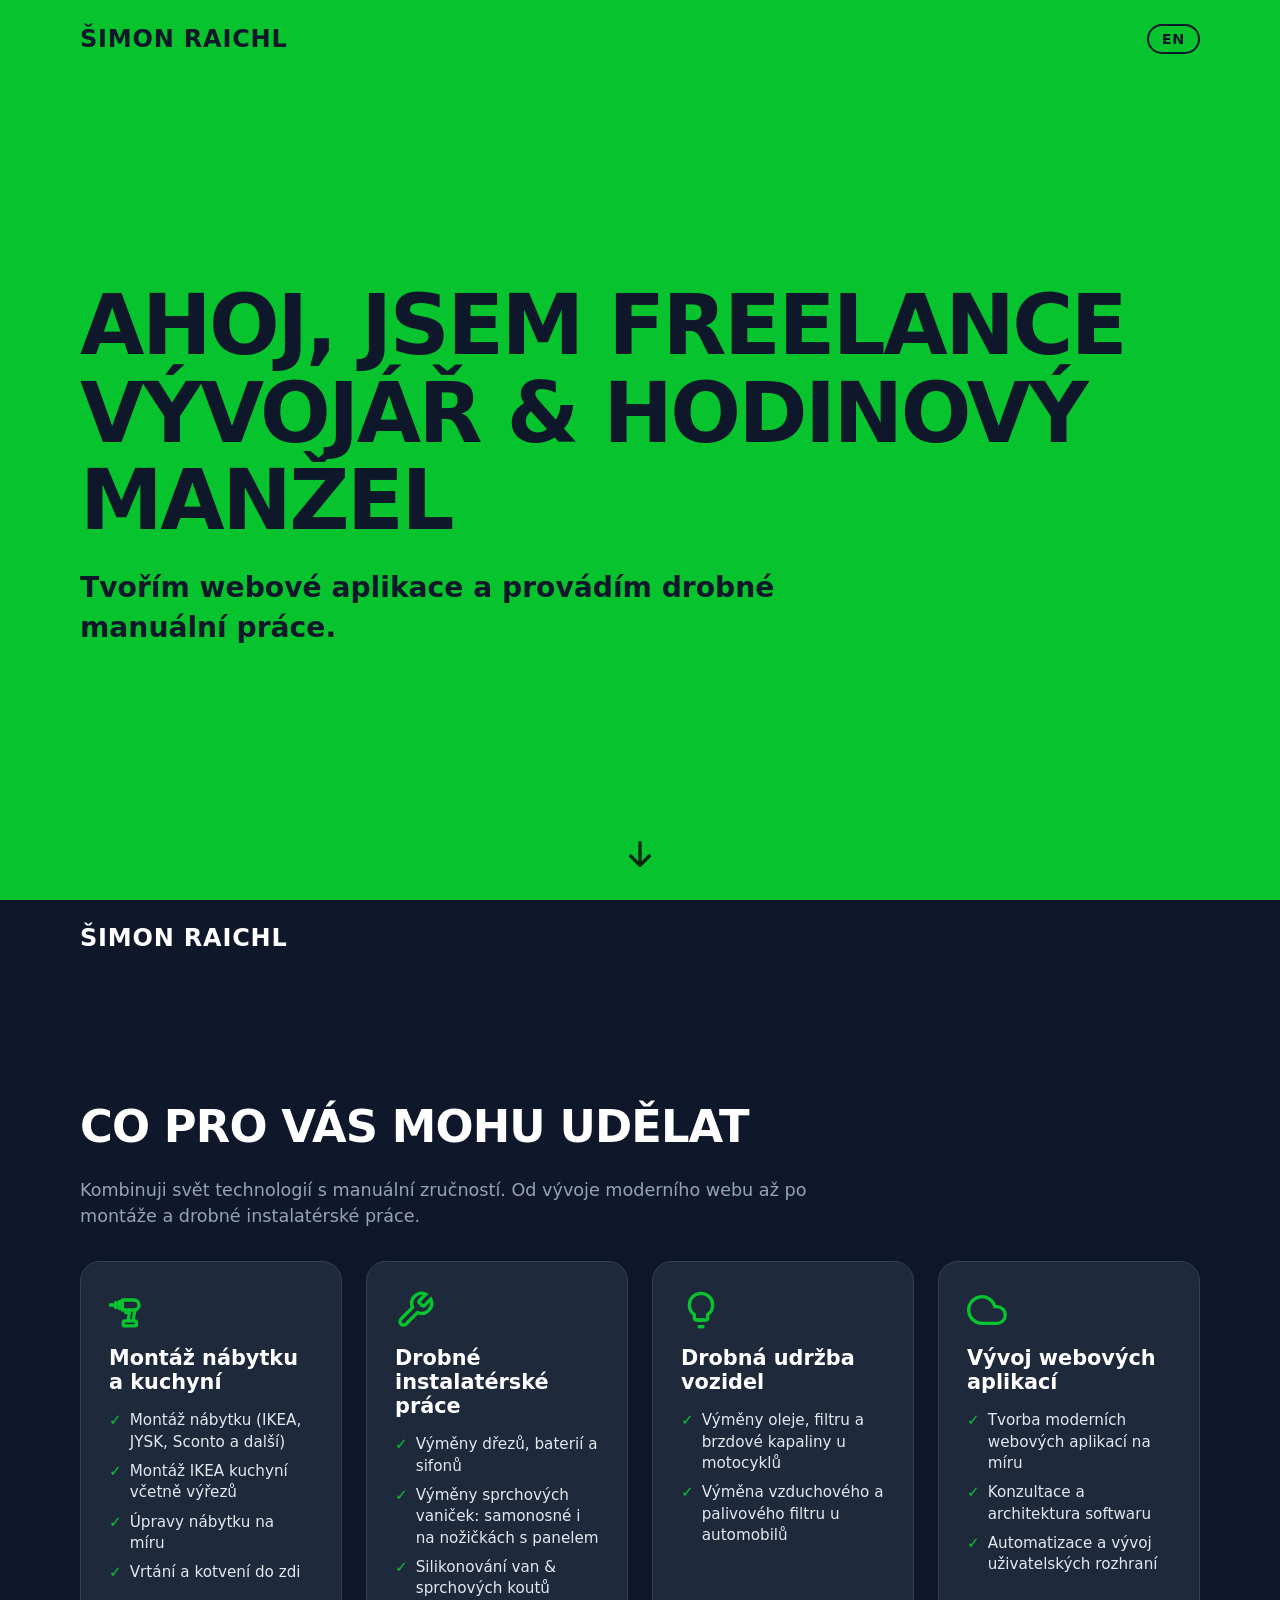
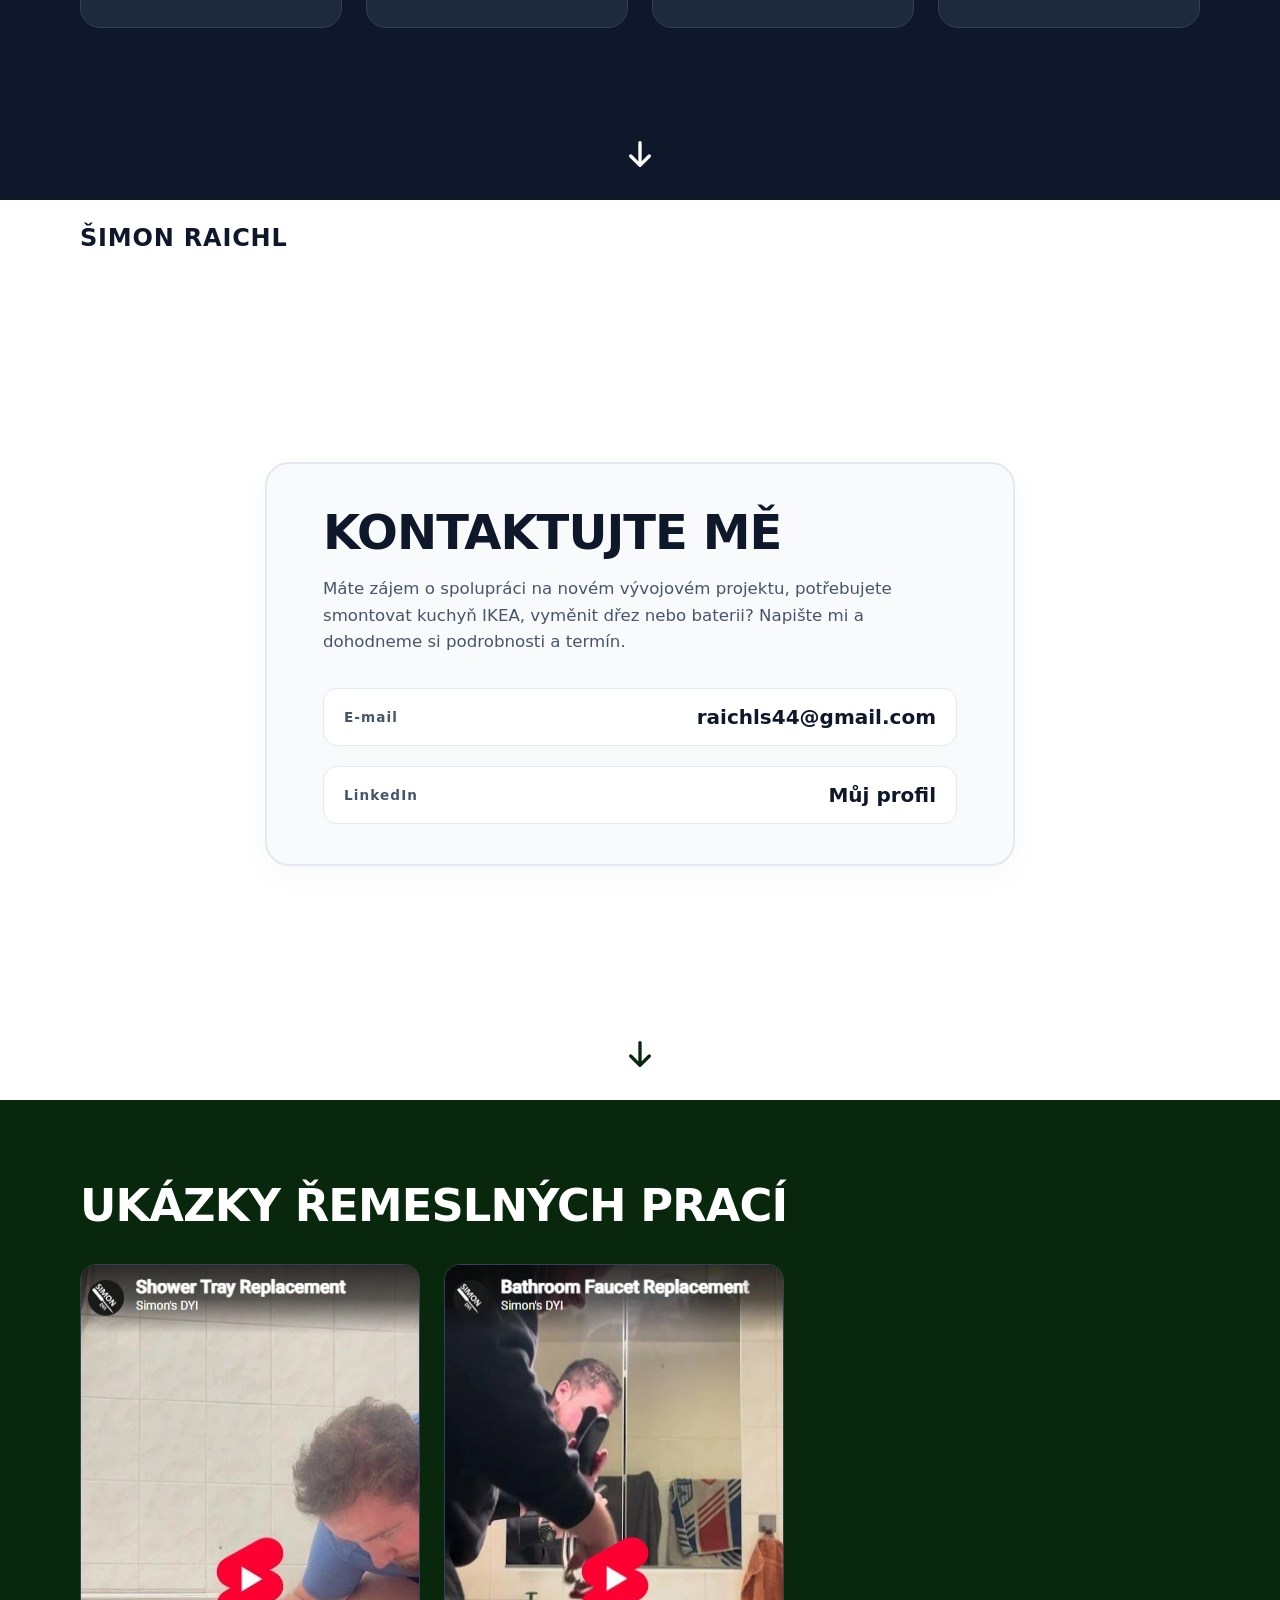
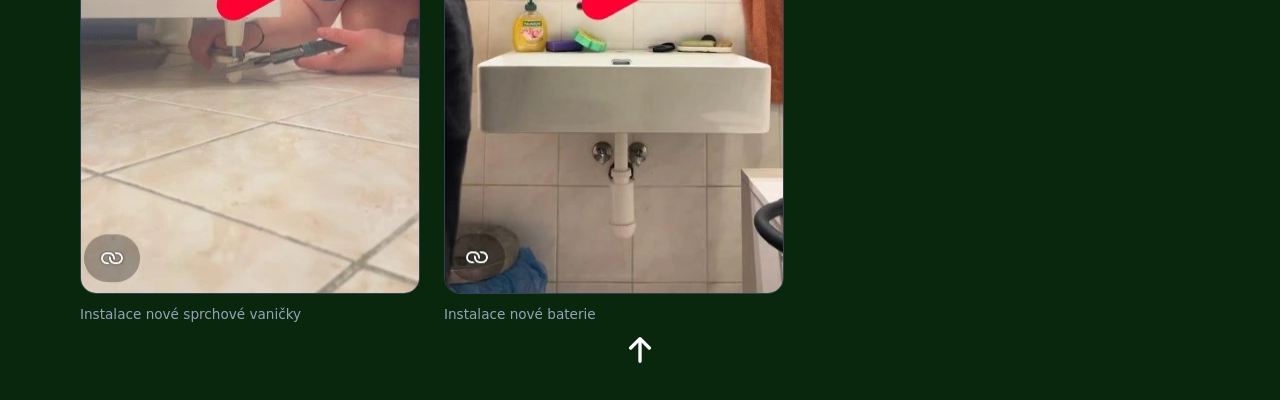
==== index.html @ a8fcc130 "vehicle maintanance section added" ====
<!DOCTYPE html>
<html lang="cs">
<head>
    <meta charset="UTF-8">
    <meta name="viewport" content="width=device-width, initial-scale=1.0">
    <meta name="description" content="Provádím vývoj webových aplikací a drobné řemeslné práce, montáže nábytku IKEA, různé instalatérské úkony. Rychle, čistě a spolehlivě v Praze a Středočeském kraji.">
    <meta property="og:title" content="Šimon Raichl – Vývojář & Hodinový manžel">
    <meta name="robots" content="index, follow">
    <title>Šimon Raichl - Vývojář & Hodinový manžel</title>
    <link rel="icon" type="image/svg+xml" href="./favicon.svg">
    <link rel="stylesheet" href="./assets/styles.css">
</head>
<body>

<main class="page-slide page-slide--hero" id="hero">
    <div class="name-header">
        <span>ŠIMON RAICHL</span>
        <a href="en.html" class="lang-switch">EN</a>
    </div>

    <div class="hero-content">
        <h1 class="hero-content__title">
            Ahoj, jsem freelance<br>vývojář & hodinový manžel
        </h1>
        <p class="hero-content__subtitle">
            Tvořím webové aplikace a provádím drobné manuální práce.
        </p>
    </div>

    <a href="#services" class="arrow-scroll" aria-label="Posunout na služby">
        <svg class="arrow-scroll__icon" viewBox="0 0 24 24" fill="none" stroke="currentColor" stroke-width="2.5" stroke-linecap="round" stroke-linejoin="round">
            <path d="M12 5v14M19 15l-7 7-7-7" />
        </svg>
    </a>
</main>

<div class="page-slide page-slide--services" id="services">
    <div class="name-header name-header--light">
        <span>ŠIMON RAICHL</span>
    </div>

    <div class="services-content">
        <h2 class="section-title">Co pro vás mohu udělat</h2>
        <p class="section-subtitle">
            Kombinuji svět technologií s manuální zručností. Od vývoje moderního webu až po montáže a drobné instalatérské práce.
        </p>

        <div class="services-grid">
            <div class="service-card">
                <svg class="service-card__icon" viewBox="0 0 24 24" fill="none" stroke="currentColor" stroke-width="2" stroke-linecap="round" stroke-linejoin="round">
                    <path d="M0 9h4" />
                    <path d="M4 7.5v3" />
                    <path d="M6 7h2v4H6z" />
                    <path d="M8 6h7a3 3 0 0 1 3 3 3 3 0 0 1-3 3H8Z" />
                    <path d="M10 13.5h2" />
                    <path d="M12.5 12l-1 6.5" />
                    <path d="M15.5 12l-1 6.5" />
                    <rect x="8.5" y="18.5" width="8" height="3" rx="1" />
                </svg>
                <h3 class="service-card__title">Montáž nábytku a kuchyní</h3>
                <ul class="service-card__list">
                    <li class="service-card__item">Montáž nábytku (IKEA, JYSK, Sconto a další)</li>
                    <li class="service-card__item">Montáž IKEA kuchyní včetně výřezů</li>
                    <li class="service-card__item">Úpravy nábytku na míru</li>
                    <li class="service-card__item">Vrtání a kotvení do zdi</li>
                </ul>
            </div>

            <div class="service-card">
                <svg class="service-card__icon" viewBox="0 0 24 24" fill="none" stroke="currentColor" stroke-width="2">
                    <path d="M14.7 6.3a1 1 0 0 0 0 1.4l1.6 1.6a1 1 0 0 0 1.4 0l3.77-3.77a6 6 0 0 1-7.94 7.94l-6.91 6.91a2.12 2.12 0 0 1-3-3l6.91-6.91a6 6 0 0 1 7.94-7.94l-3.76 3.76z" />
                </svg>
                <h3 class="service-card__title">Drobné instalatérské práce</h3>
                <ul class="service-card__list">
                    <li class="service-card__item">Výměny dřezů, baterií a sifonů</li>
                    <li class="service-card__item">Výměny sprchových vaniček: samonosné i na nožičkách s panelem</li>
                    <li class="service-card__item">Silikonování van & sprchových koutů</li>
                </ul>
            </div>

            <div class="service-card">
                <svg class="service-card__icon" viewBox="0 0 24 24" fill="none" stroke="currentColor" stroke-width="2">
                    <path d="M9 18h6" />
                    <path d="M10 22h4" />
                    <path d="M12 2a7 7 0 0 0-7 7c0 2.38 1.19 4.47 3 5.74V17a1 1 0 0 0 1 1h6a1 1 0 0 0 1-1v-2.26c1.81-1.27 3-3.36 3-5.74a7 7 0 0 0-7-7z" />
                </svg>
                <h3 class="service-card__title">Drobná udržba vozidel</h3>
                <ul class="service-card__list">
                    <li class="service-card__item">Výměny oleje, filtru a brzdové kapaliny u motocyklů</li>
                    <li class="service-card__item">Výměna vzduchového a palivového filtru u automobilů</li>
                </ul>
            </div>

            <div class="service-card">
                <svg class="service-card__icon" viewBox="0 0 24 24" fill="none" stroke="currentColor" stroke-width="2">
                    <path d="M18 10h-1.26A8 8 0 1 0 9 20h9a5 5 0 0 0 0-10z"/>
                </svg>
                <h3 class="service-card__title">Vývoj webových aplikací</h3>
                <ul class="service-card__list">
                    <li class="service-card__item">Tvorba moderních webových aplikací na míru</li>
                    <li class="service-card__item">Konzultace a architektura softwaru</li>
                    <li class="service-card__item">Automatizace a vývoj uživatelských rozhraní</li>
                </ul>
            </div>
        </div>
    </div>

    <a href="#contact" class="arrow-scroll arrow-scroll--white" aria-label="Posunout na kontakt">
        <svg class="arrow-scroll__icon" viewBox="0 0 24 24" fill="none" stroke="currentColor" stroke-width="2.5" stroke-linecap="round" stroke-linejoin="round">
            <path d="M12 5v14M19 15l-7 7-7-7" />
        </svg>
    </a>
</div>

<div class="page-slide page-slide--contact" id="contact">
    <div class="name-header">
        <span>ŠIMON RAICHL</span>
    </div>

    <div class="contact-content">
        <div class="contact-card">
            <h2 class="contact-card__title">Kontaktujte mě</h2>
            <p class="contact-card__text">
                Máte zájem o spolupráci na novém vývojovém projektu, potřebujete smontovat kuchyň IKEA, vyměnit dřez nebo baterii?
                Napište mi a dohodneme si podrobnosti a termín.
            </p>
            <ul class="contact-list">
                <li class="contact-item">
                    <span class="contact-item__label">E-mail</span>
                    <a href="mailto:raichls44@gmail.com" class="contact-item__value">raichls44@gmail.com</a>
                </li>
                <li class="contact-item">
                    <span class="contact-item__label">LinkedIn</span>
                    <a href="https://www.linkedin.com/in/simonraichl/" target="_blank" rel="noopener" class="contact-item__value">Můj profil</a>
                </li>
            </ul>
        </div>
    </div>

    <a href="#dyi" class="arrow-scroll" aria-label="Posunout na ukázky prací">
        <svg class="arrow-scroll__icon" viewBox="0 0 24 24" fill="none" stroke="currentColor" stroke-width="2.5" stroke-linecap="round" stroke-linejoin="round">
            <path d="M12 5v14M19 15l-7 7-7-7" />
        </svg>
    </a>
</div>

<div class="page-slide page-slide--maker" id="dyi">
    <div class="maker-content">
        <div class="maker-content__header">
            <h2 class="section-title">Ukázky řemeslných prací</h2>
        </div>

        <div class="maker-content__grid">
            <div class="short-card">
                <a href="https://www.youtube.com/shorts/4m_3jDD0o68" target="_blank" class="short-card__wrapper">
                    <img src="./assets/thumbnails/shower_tray.webp"
                         alt="Instalace nové sprchové vaničky"
                         loading="lazy"
                    />
                </a>
                <span class="short-card__caption">Instalace nové sprchové vaničky</span>
            </div>

            <div class="short-card">
                <a href="https://www.youtube.com/shorts/yL_h9cunV5I" target="_blank" class="short-card__wrapper">
                    <img src="./assets/thumbnails/faucet.webp"
                         alt="Instalace nové baterie"
                         loading="lazy"
                    />
                </a>
                <span class="short-card__caption">Instalace nové baterie</span>
            </div>
        </div>
    </div>

    <a href="#hero" class="arrow-scroll arrow-scroll--white" aria-label="Zpět nahoru">
        <svg class="arrow-scroll__icon" viewBox="0 0 24 24" fill="none" stroke="currentColor" stroke-width="2.5" stroke-linecap="round" stroke-linejoin="round">
            <path d="M12 19V5M5 9l7-7 7 7" />
        </svg>
    </a>
</div>

</body>
</html>
---- assets/styles.css ----
:root {
    --color-green: #07c32e;
    --color-green-dark: #09270c;
    --color-dark: #0f172a;
    --color-white: #fff;
    --color-card-dark: #1e293b;
    --color-border-dark: #334155;
    --color-gray-50: #f8fafc;
    --color-gray-100: #f1f5f9;
    --color-gray-200: #e2e8f0;
    --color-gray-400: #94a3b8;
    --color-gray-600: #475569;
    --font-main: "Segoe UI", system-ui, -apple-system, sans-serif;
    --font-heading: system-ui, -apple-system, sans-serif;
}

* {
    box-sizing: border-box;
    margin: 0;
    padding: 0;
}

html, body {
    height: 100%;
    font-family: var(--font-main), serif;
    color: var(--color-dark);
    background-color: var(--color-dark);
    scroll-snap-type: y mandatory;
    scroll-behavior: smooth;
}

.page-slide {
    min-height: 100vh;
    width: 100%;
    scroll-snap-align: start;
    scroll-snap-stop: always;
    display: flex;
    flex-direction: column;
    justify-content: space-between;
    padding: 5%;
    position: relative;
    overflow-x: hidden;
    overflow-y: auto;
}

.page-slide--hero {
    background-color: var(--color-green);
    color: var(--color-dark);
}

.page-slide--services {
    background-color: var(--color-dark);
    color: var(--color-white);
}

.page-slide--contact {
    background-color: var(--color-white);
    color: var(--color-dark);
}

.page-slide--maker {
    background-color: var(--color-green-dark);
    color: var(--color-white);
}

.name-header {
    display: flex;
    align-items: center;
    gap: 8px;
    font-family: var(--font-heading), serif;
    font-weight: 900;
    font-size: 1.5rem;
    letter-spacing: 0.05rem;
    text-transform: uppercase;
    color: var(--color-dark);
}

.name-header--light {
    color: var(--color-white);
}

.lang-switch {
    font-size: 0.9rem;
    font-family: var(--font-main), serif;
    font-weight: 600;
    text-decoration: none;
    padding: 0.3rem 0.8rem;
    border-radius: 20px;
    border: 2px solid currentColor;
    color: inherit;
    transition: all 0.2s ease;
    margin-left: auto;
}

.lang-switch:hover {
    opacity: 0.8;
}

.hero-content {
    margin: auto 0;
    max-width: 1100px;
}

.hero-content__title {
    font-family: var(--font-heading), serif;
    font-weight: 900;
    font-size: clamp(2.3rem, 6.5vw, 5.8rem);
    line-height: 1.05;
    text-transform: uppercase;
    letter-spacing: -0.03em;
    color: var(--color-dark);
    margin-bottom: 1.5rem;
}

.hero-content__subtitle {
    font-size: clamp(1.1rem, 2.2vw, 1.8rem);
    font-weight: 600;
    color: var(--color-dark);
    max-width: 850px;
    line-height: 1.4;
}

.services-content {
    margin: auto 0;
    width: 100%;
    max-width: 1600px;
    padding: 2rem 0;
}

.section-title {
    font-family: var(--font-heading), serif;
    font-weight: 800;
    font-size: clamp(1.8rem, 3.5vw, 3rem);
    text-transform: uppercase;
    letter-spacing: -0.02em;
    margin-bottom: 1.5rem;
}

.section-subtitle {
    font-size: 1.1rem;
    color: var(--color-gray-400);
    margin-bottom: 2rem;
    max-width: 800px;
    line-height: 1.5;
}

.services-grid {
    display: grid;
    grid-template-columns: 1fr;
    gap: 1.5rem;
}

.service-card {
    background-color: var(--color-card-dark);
    border: 1px solid var(--color-border-dark);
    border-radius: 20px;
    padding: 1.75rem;
    display: flex;
    flex-direction: column;
    gap: 1rem;
    transition: transform 0.2s ease, border-color 0.2s ease;
}

.service-card:hover {
    border-color: var(--color-green);
    transform: translateY(-2px);
}

.service-card__icon {
    width: 40px;
    height: 40px;
    color: var(--color-green);
}

.service-card__title {
    font-family: var(--font-heading), serif;
    font-size: 1.3rem;
    font-weight: 700;
    color: var(--color-white);
}

.service-card__list {
    list-style: none;
    display: flex;
    flex-direction: column;
    gap: 0.5rem;
}

.service-card__item {
    font-size: 0.95rem;
    color: var(--color-gray-200);
    display: flex;
    align-items: flex-start;
    gap: 0.5rem;
    line-height: 1.4;
}

.service-card__item::before {
    content: "✓";
    color: var(--color-green);
    font-weight: bold;
}

.contact-content {
    margin: auto 0;
    width: 100%;
    display: flex;
    justify-content: center;
}

.contact-card {
    background-color: var(--color-gray-50);
    border: 2px solid var(--color-gray-200);
    border-radius: 24px;
    padding: 8%;
    width: 100%;
    max-width: 750px;
    box-shadow: 0 10px 30px rgba(0, 0, 0, 0.03);
}

.contact-card__title {
    font-family: var(--font-heading), serif;
    font-weight: 800;
    font-size: clamp(2rem, 4vw, 3rem);
    text-transform: uppercase;
    margin-bottom: 1rem;
    letter-spacing: -0.02em;
    color: var(--color-dark);
}

.contact-card__text {
    font-size: clamp(1rem, 1.3vw, 1.15rem);
    line-height: 1.6;
    color: var(--color-gray-600);
    margin-bottom: 2rem;
}

.contact-list {
    list-style: none;
    display: flex;
    flex-direction: column;
    gap: 1.25rem;
}

.contact-item {
    display: flex;
    flex-direction: column;
    gap: 0.4rem;
    padding: 1rem 1.25rem;
    background-color: var(--color-white);
    border: 1px solid var(--color-gray-200);
    border-radius: 14px;
}

.contact-item__label {
    font-size: 0.85rem;
    font-weight: 700;
    letter-spacing: 0.08em;
    color: var(--color-gray-600);
}

.contact-item__value {
    font-size: clamp(1.05rem, 1.8vw, 1.25rem);
    font-weight: 600;
    color: var(--color-dark);
    text-decoration: none;
    transition: color 0.2s ease;
}

.contact-item__value:hover {
    color: var(--color-green);
}

.maker-content {
    margin: auto 0;
    width: 100%;
    max-width: 1200px;
    padding-bottom: 4rem;
}

.maker-content__header {
    max-width: 800px;
    margin-bottom: 2rem;
}

.maker-content__grid {
    display: flex;
    flex-wrap: wrap;
    justify-content: center;
    gap: 1.5rem;
}

.short-card {
    display: flex;
    width: 100%;
    max-width: 340px;
    flex-direction: column;
    gap: 0.75rem;
}

.short-card__wrapper {
    position: relative;
    max-height: 70vh;
    display: flex;
    justify-content: center;
    background-color: var(--color-card-dark);
    border: 1px solid var(--color-border-dark);
    border-radius: 16px;
    overflow: hidden;
    transition: border-color 0.3s ease;
}

.short-card__wrapper:hover {
    border-color: var(--color-green);
}

.short-card__caption {
    font-size: 0.85rem;
    color: var(--color-gray-400);
    font-weight: 500;
    white-space: nowrap;
    overflow: hidden;
    text-overflow: ellipsis;
}

.arrow-scroll {
    position: absolute;
    bottom: 2rem;
    left: 50%;
    transform: translateX(-50%);
    color: var(--color-green-dark);
    display: inline-flex;
    align-items: center;
    justify-content: center;
    text-decoration: none;
    animation: hero-bounce 2s infinite;
}

.arrow-scroll--white {
    color: var(--color-white);
}

.arrow-scroll__icon {
    width: 32px;
    height: 32px;
}

@media (min-width: 768px) {
    .maker-content__grid {
        justify-content: start;
    }

    .page-slide {
        padding: 1.5rem 5rem;
    }

    .services-grid {
        grid-template-columns: repeat(2, 1fr);
    }

    .contact-card {
        padding: 2.5rem 3.5rem;
    }

    .contact-item {
        flex-direction: row;
        justify-content: space-between;
        align-items: center;
    }

    .maker-content {
        padding-bottom: 0;
    }
}

@media (min-width: 1024px) {
    .services-grid {
        grid-template-columns: repeat(4, 1fr);
    }
}

@keyframes hero-bounce {
    0%, 20%, 50%, 80%, 100% {
        transform: translate(-50%, 0);
    }
    40% {
        transform: translate(-50%, -16px);
    }
    60% {
        transform: translate(-50%, -8px);
    }
}
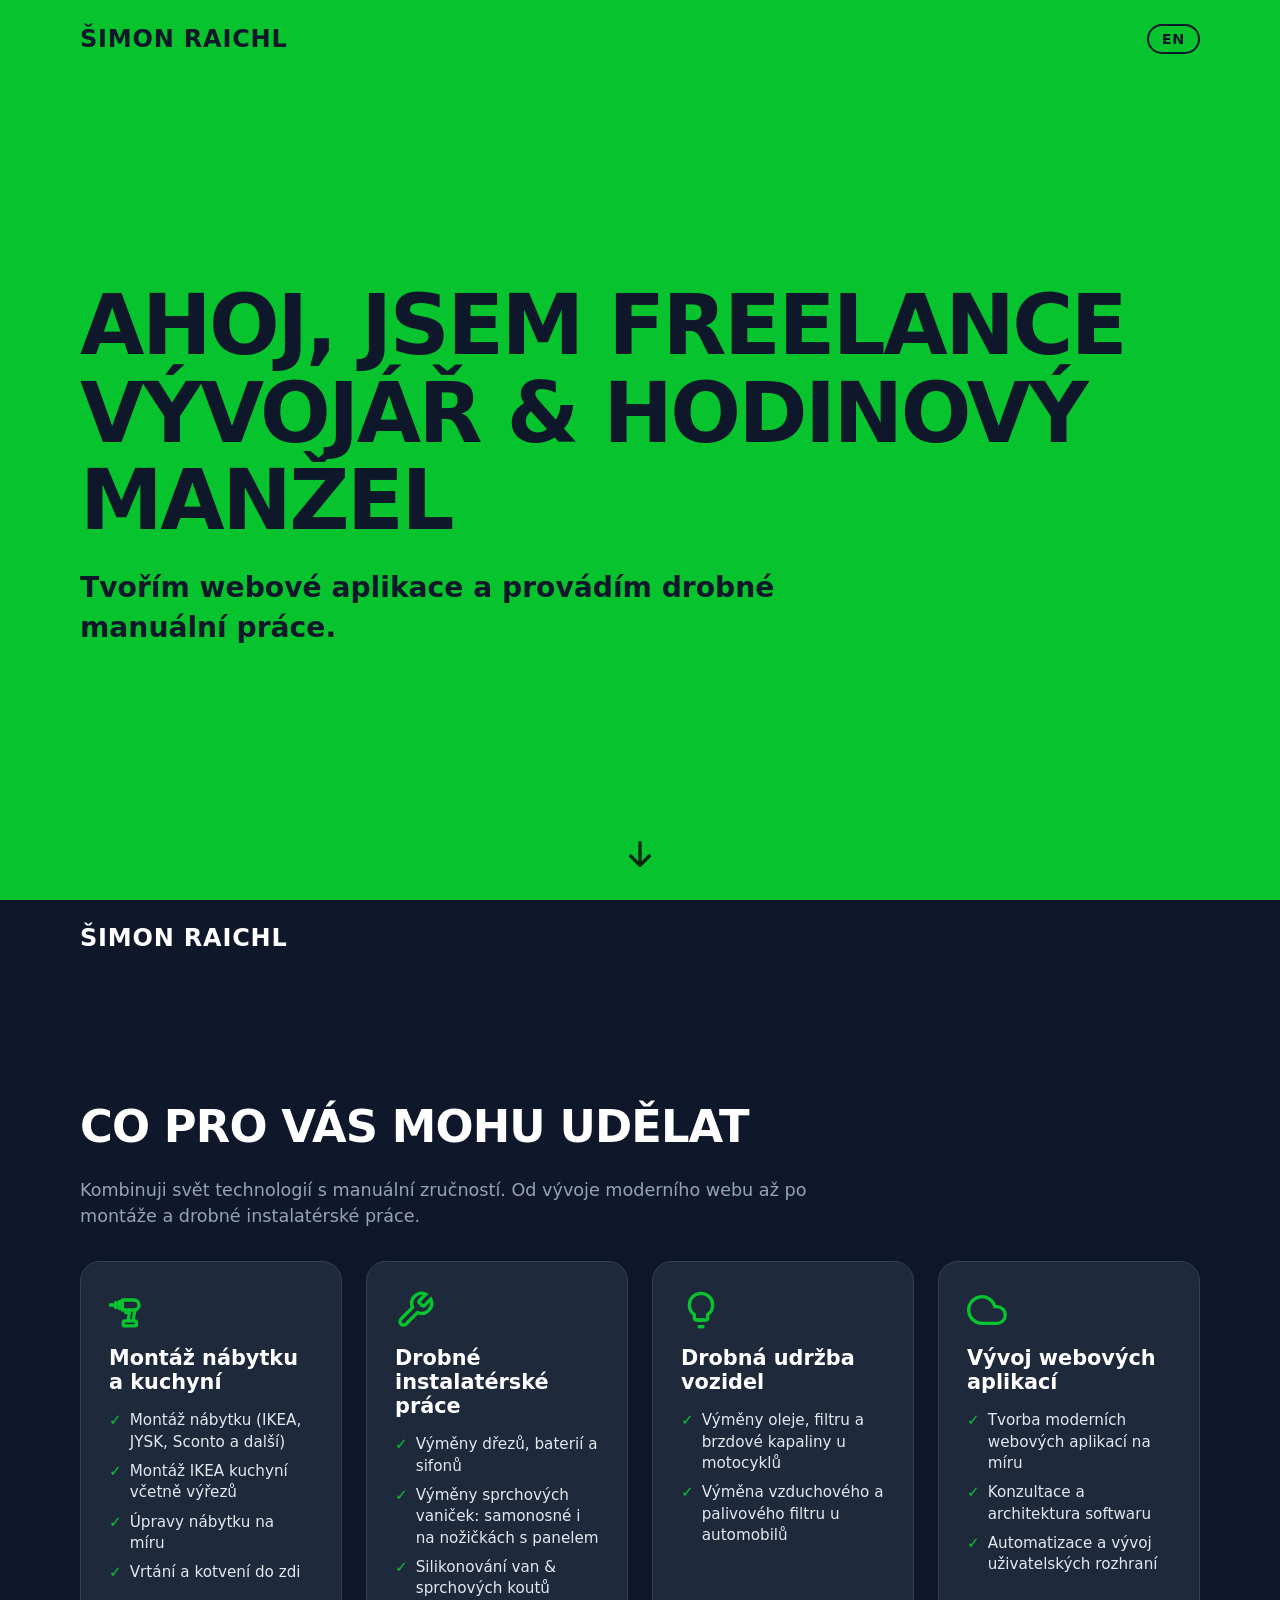
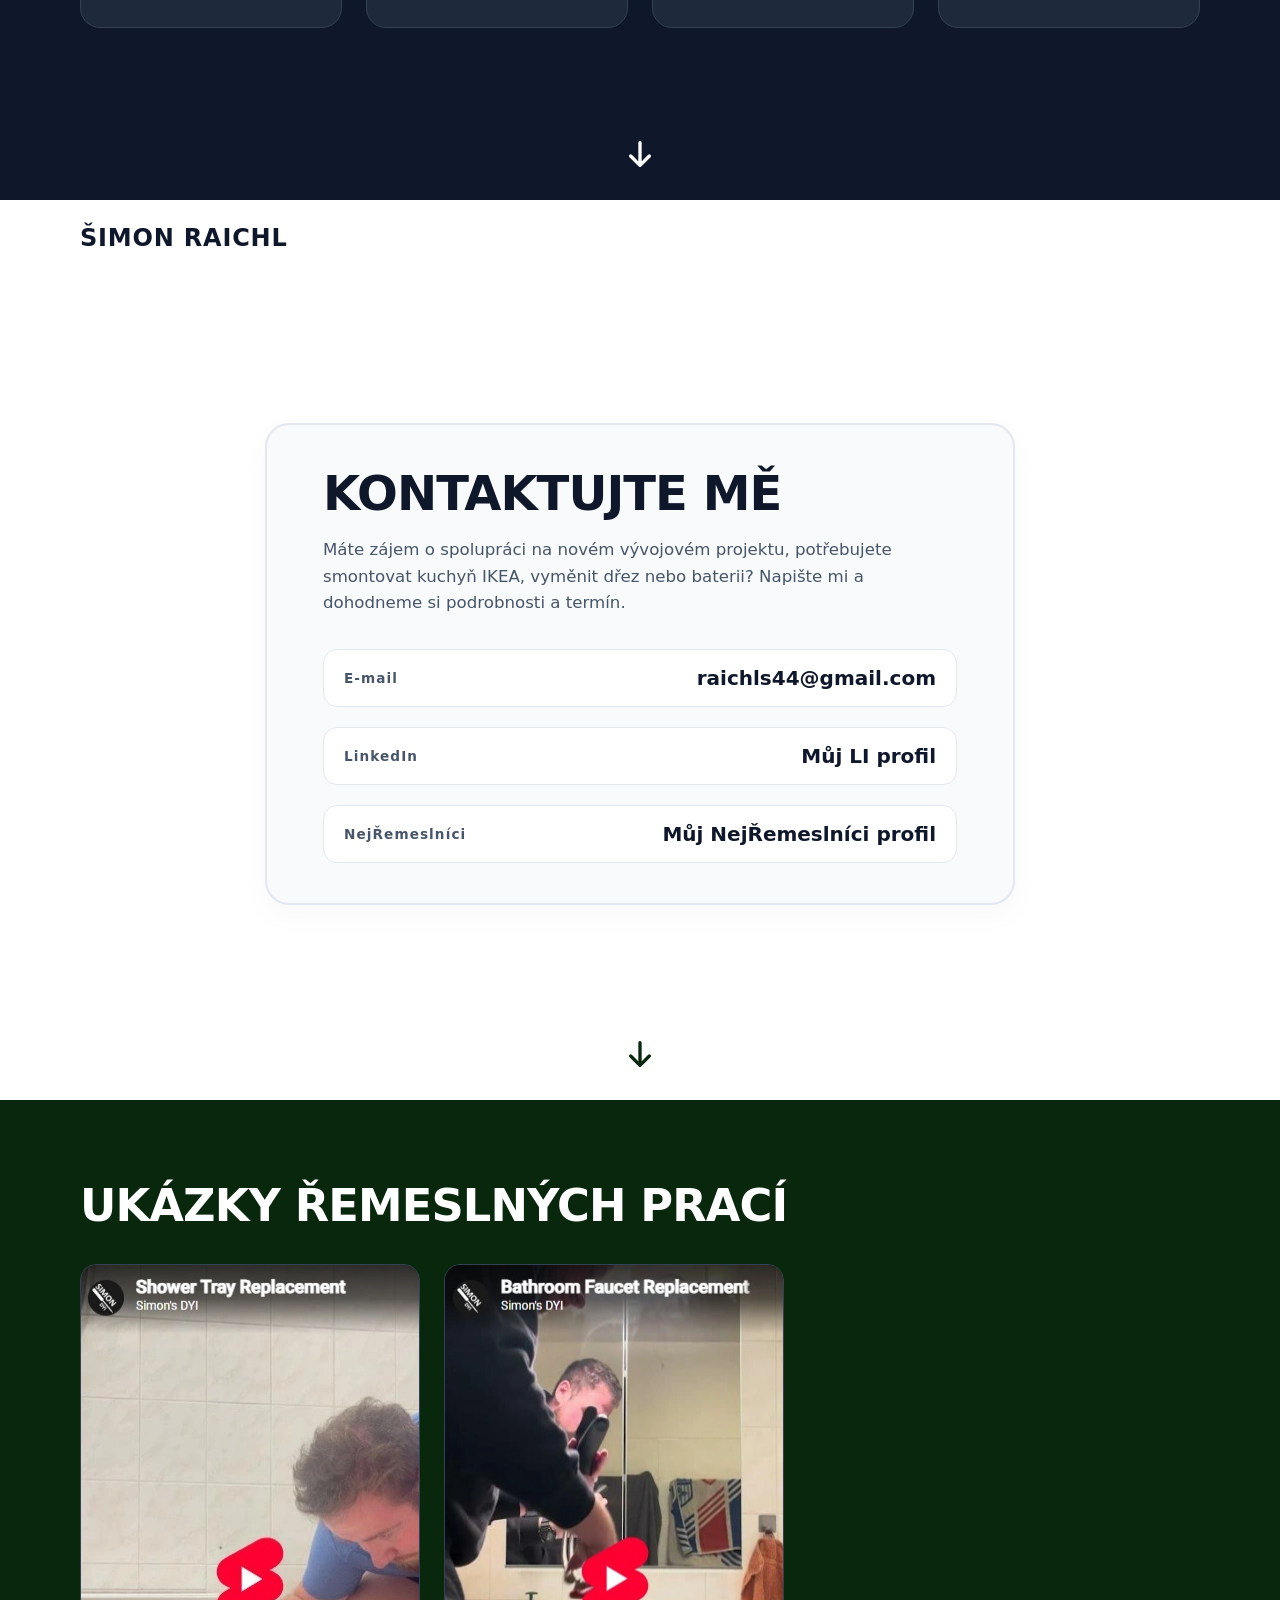
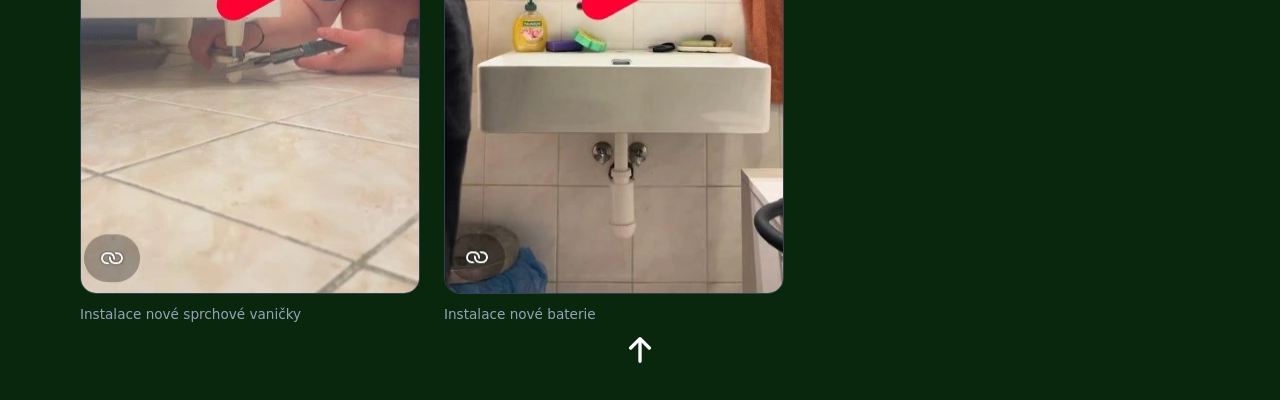
==== commit 1e3721d6: "nejremeslnici profile added" ====
--- a/index.html
+++ b/index.html
@@ -131,7 +131,11 @@
                 </li>
                 <li class="contact-item">
                     <span class="contact-item__label">LinkedIn</span>
-                    <a href="https://www.linkedin.com/in/simonraichl/" target="_blank" rel="noopener" class="contact-item__value">Můj profil</a>
+                    <a href="https://www.linkedin.com/in/simonraichl/" target="_blank" rel="noopener" class="contact-item__value">Můj LI profil</a>
+                </li>
+                <li class="contact-item">
+                    <span class="contact-item__label">NejŘemeslníci</span>
+                    <a href="https://www.nejremeslnici.cz/profil/529040-simon-raichl" target="_blank" rel="noopener" class="contact-item__value">Můj NejŘemeslníci profil</a>
                 </li>
             </ul>
         </div>
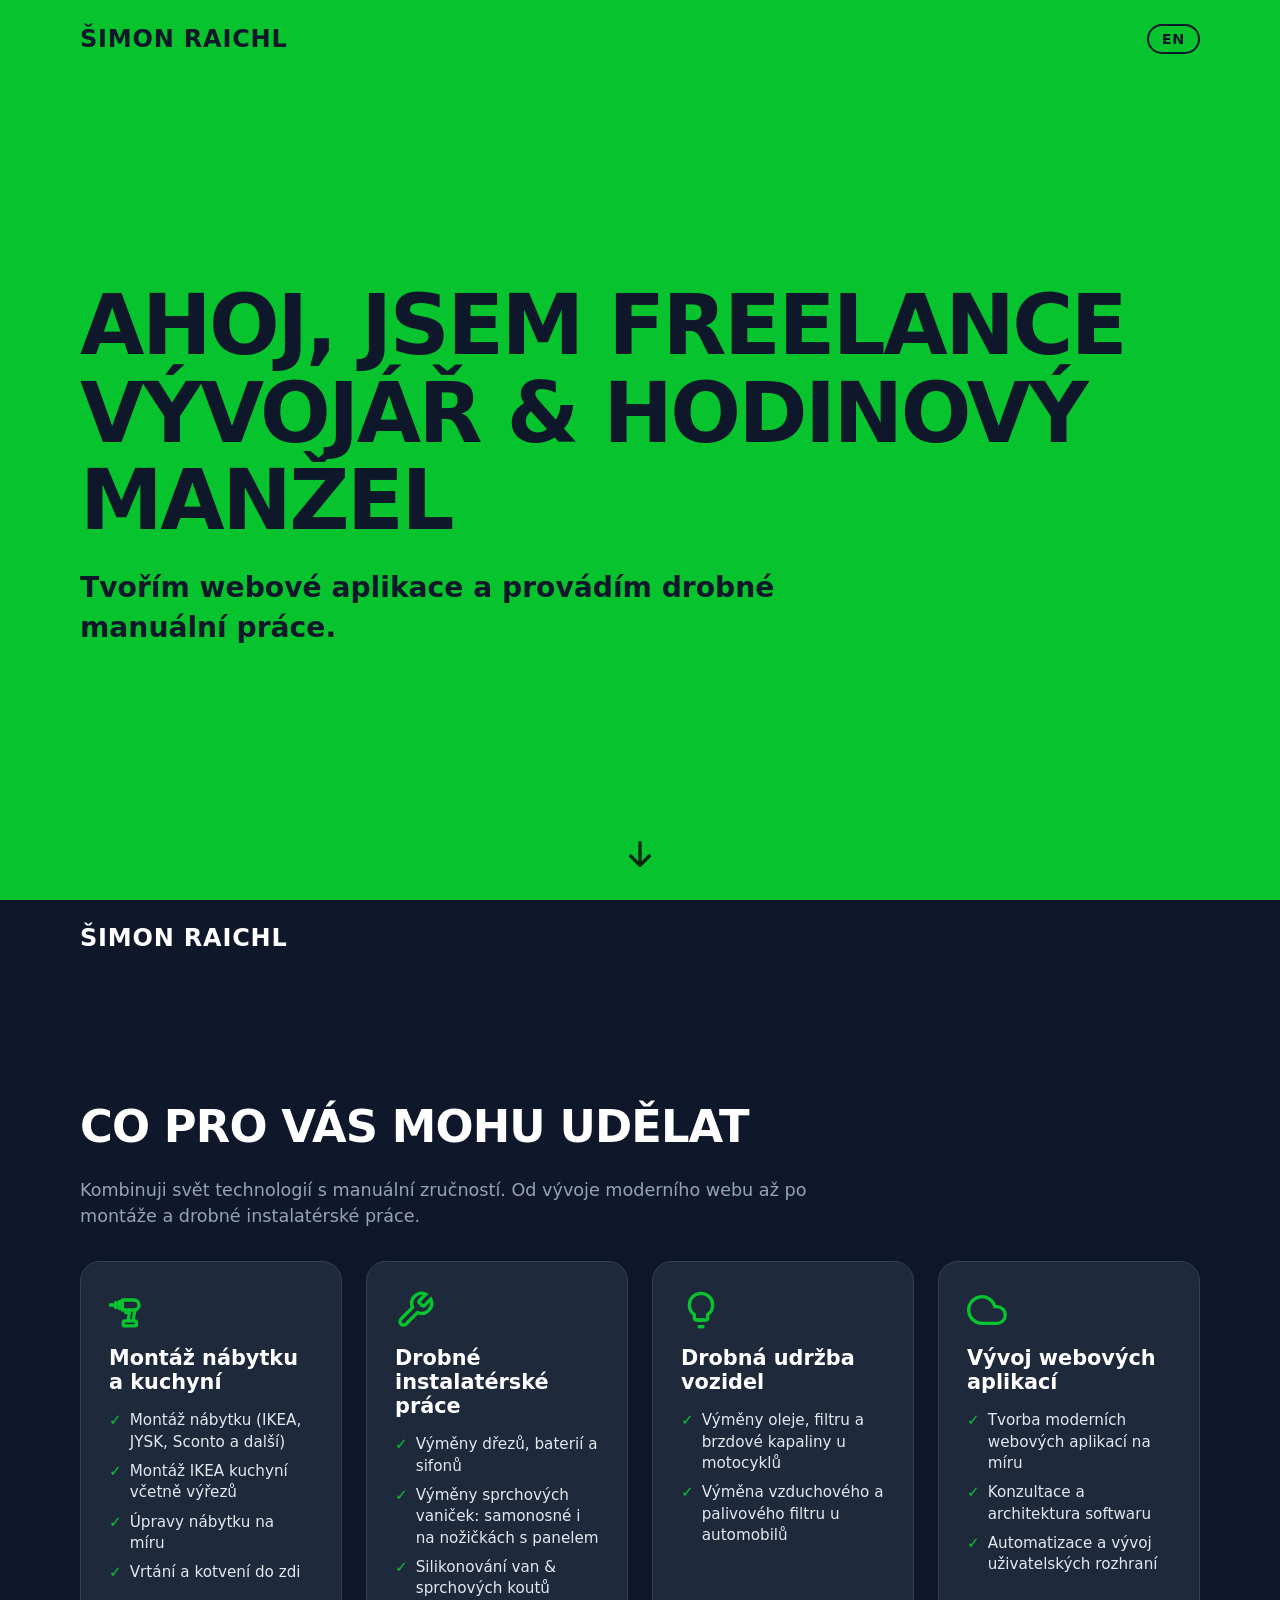
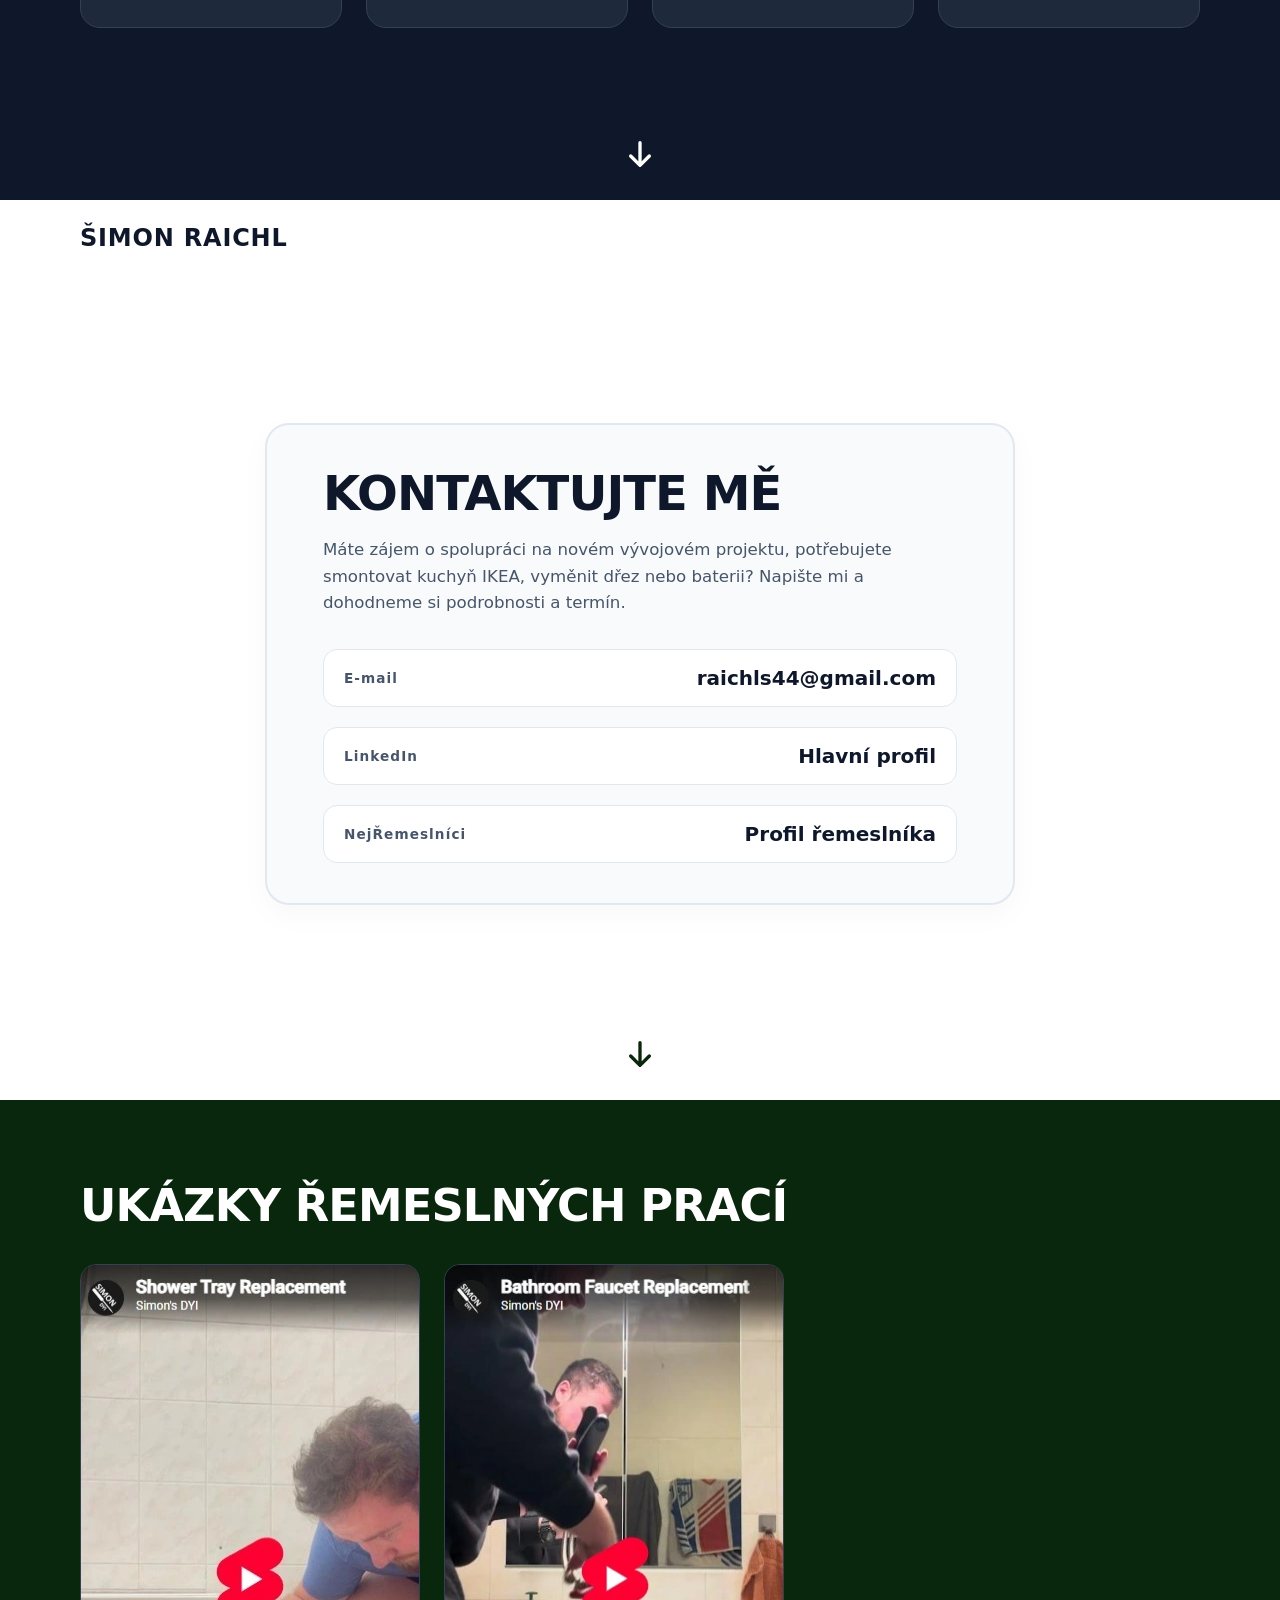
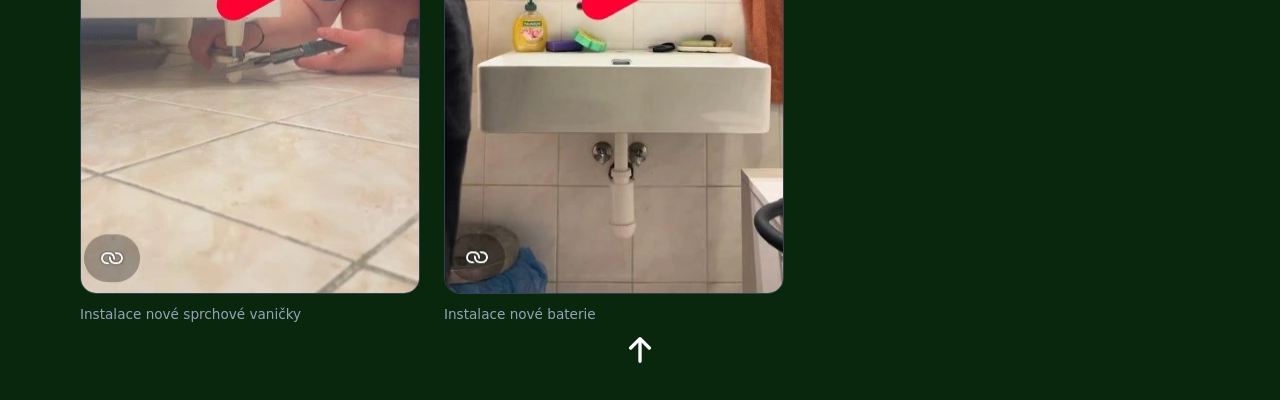
==== commit 0a289999: "new copy for links" ====
--- a/index.html
+++ b/index.html
@@ -131,11 +131,11 @@
                 </li>
                 <li class="contact-item">
                     <span class="contact-item__label">LinkedIn</span>
-                    <a href="https://www.linkedin.com/in/simonraichl/" target="_blank" rel="noopener" class="contact-item__value">Můj LI profil</a>
+                    <a href="https://www.linkedin.com/in/simonraichl/" target="_blank" rel="noopener" class="contact-item__value">Hlavní profil</a>
                 </li>
                 <li class="contact-item">
                     <span class="contact-item__label">NejŘemeslníci</span>
-                    <a href="https://www.nejremeslnici.cz/profil/529040-simon-raichl" target="_blank" rel="noopener" class="contact-item__value">Můj NejŘemeslníci profil</a>
+                    <a href="https://www.nejremeslnici.cz/profil/529040-simon-raichl" target="_blank" rel="noopener" class="contact-item__value">Profil řemeslníka</a>
                 </li>
             </ul>
         </div>
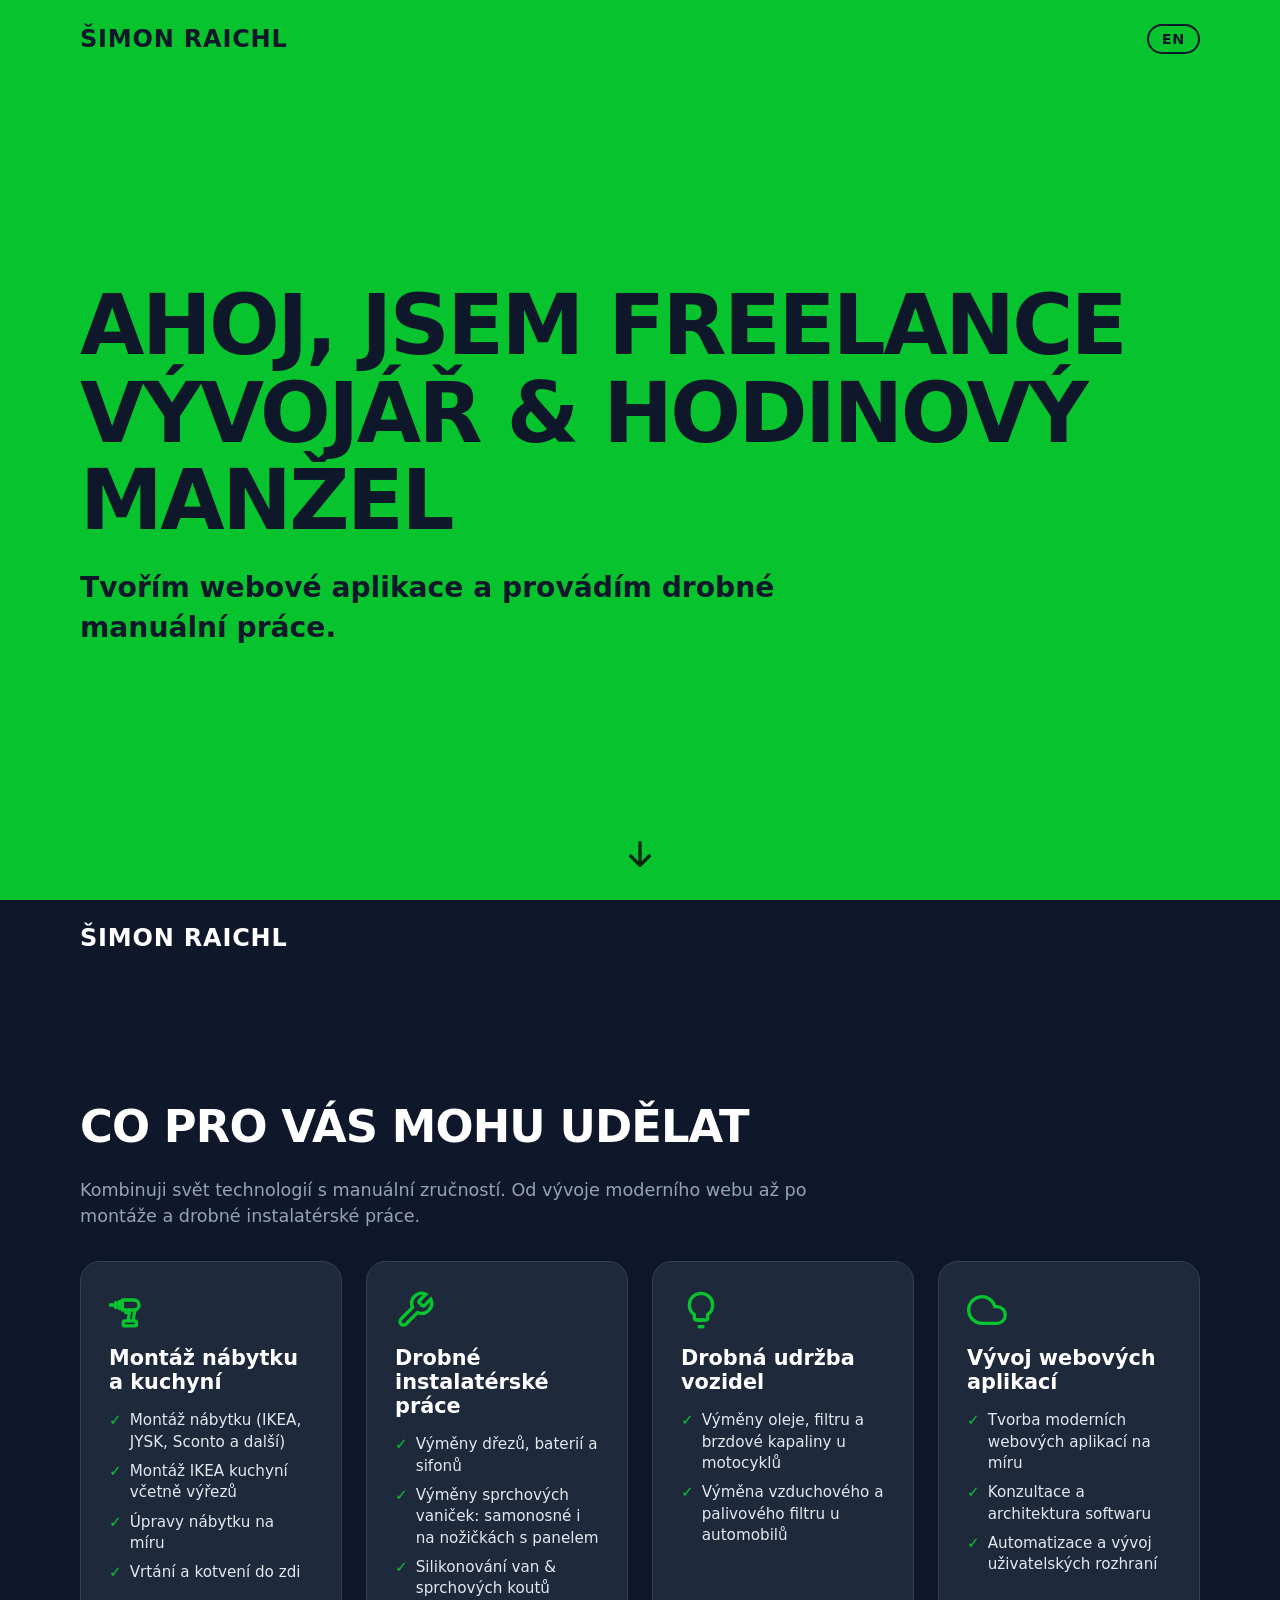
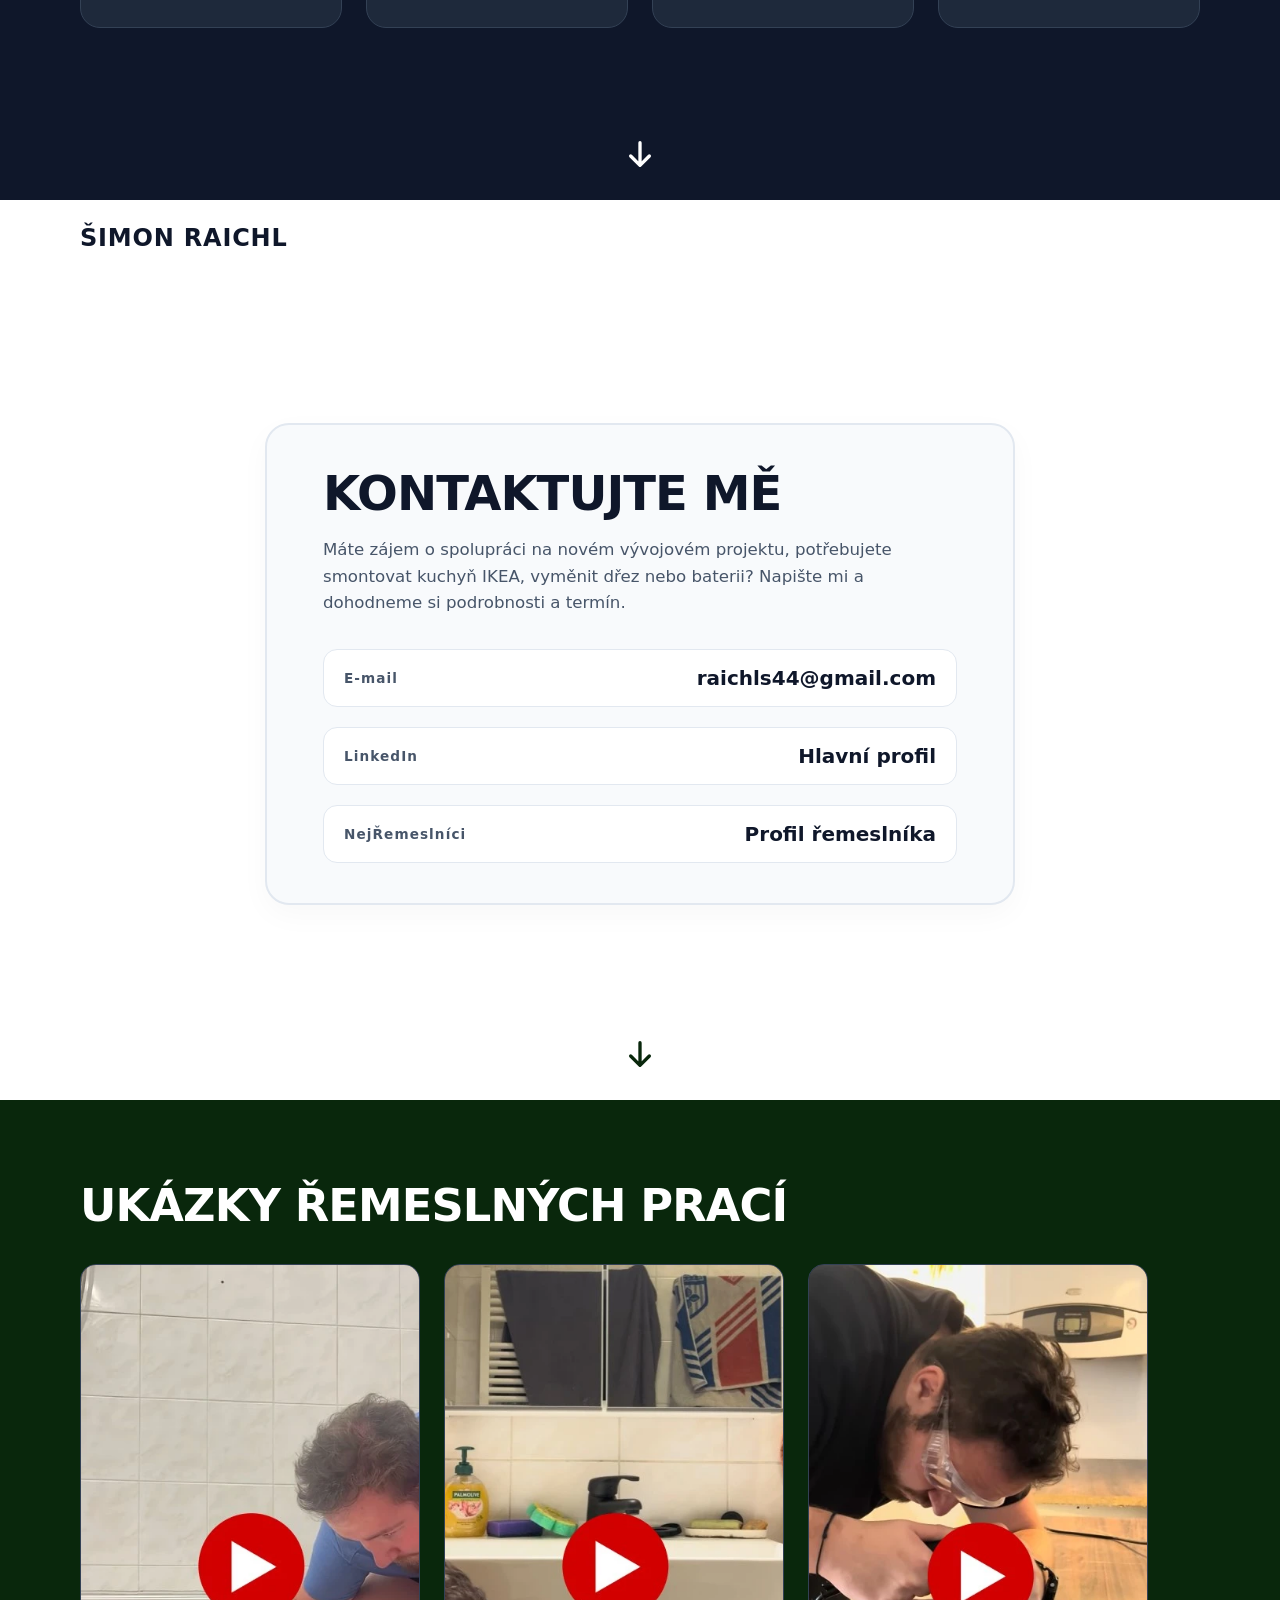
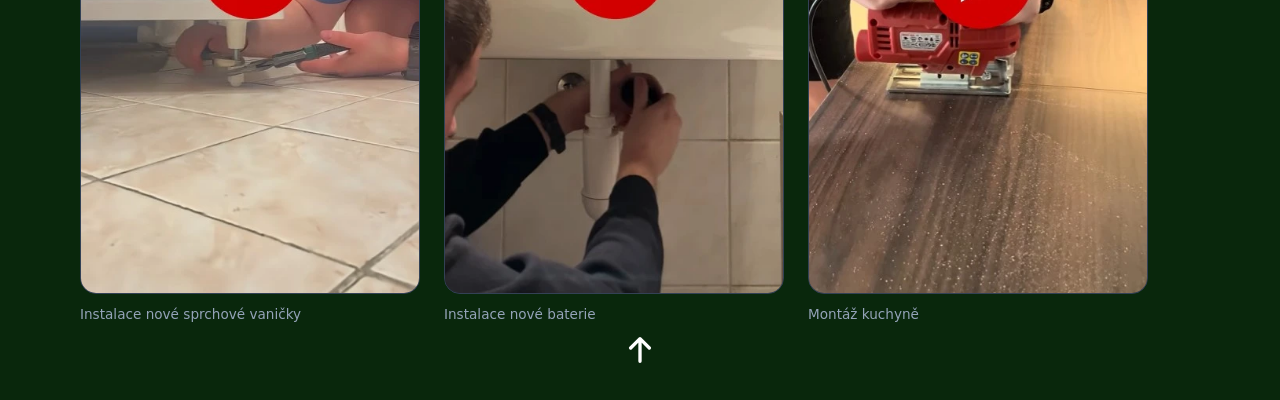
==== commit 070a89de: "kitchen assembly short added" ====
--- a/index.html
+++ b/index.html
@@ -174,6 +174,16 @@
                 </a>
                 <span class="short-card__caption">Instalace nové baterie</span>
             </div>
+
+            <div class="short-card">
+                <a href="https://www.youtube.com/shorts/ZCb0LBs8gA4" target="_blank" class="short-card__wrapper">
+                    <img src="./assets/thumbnails/kitchen.webp"
+                         alt="Montáž kuchyně"
+                         loading="lazy"
+                    />
+                </a>
+                <span class="short-card__caption">Montáž kuchyně</span>
+            </div>
         </div>
     </div>
 
--- a/assets/styles.css
+++ b/assets/styles.css
@@ -314,6 +314,10 @@
     border-color: var(--color-green);
 }
 
+.short-card__wrapper img {
+    object-fit: contain;
+}
+
 .short-card__caption {
     font-size: 0.85rem;
     color: var(--color-gray-400);
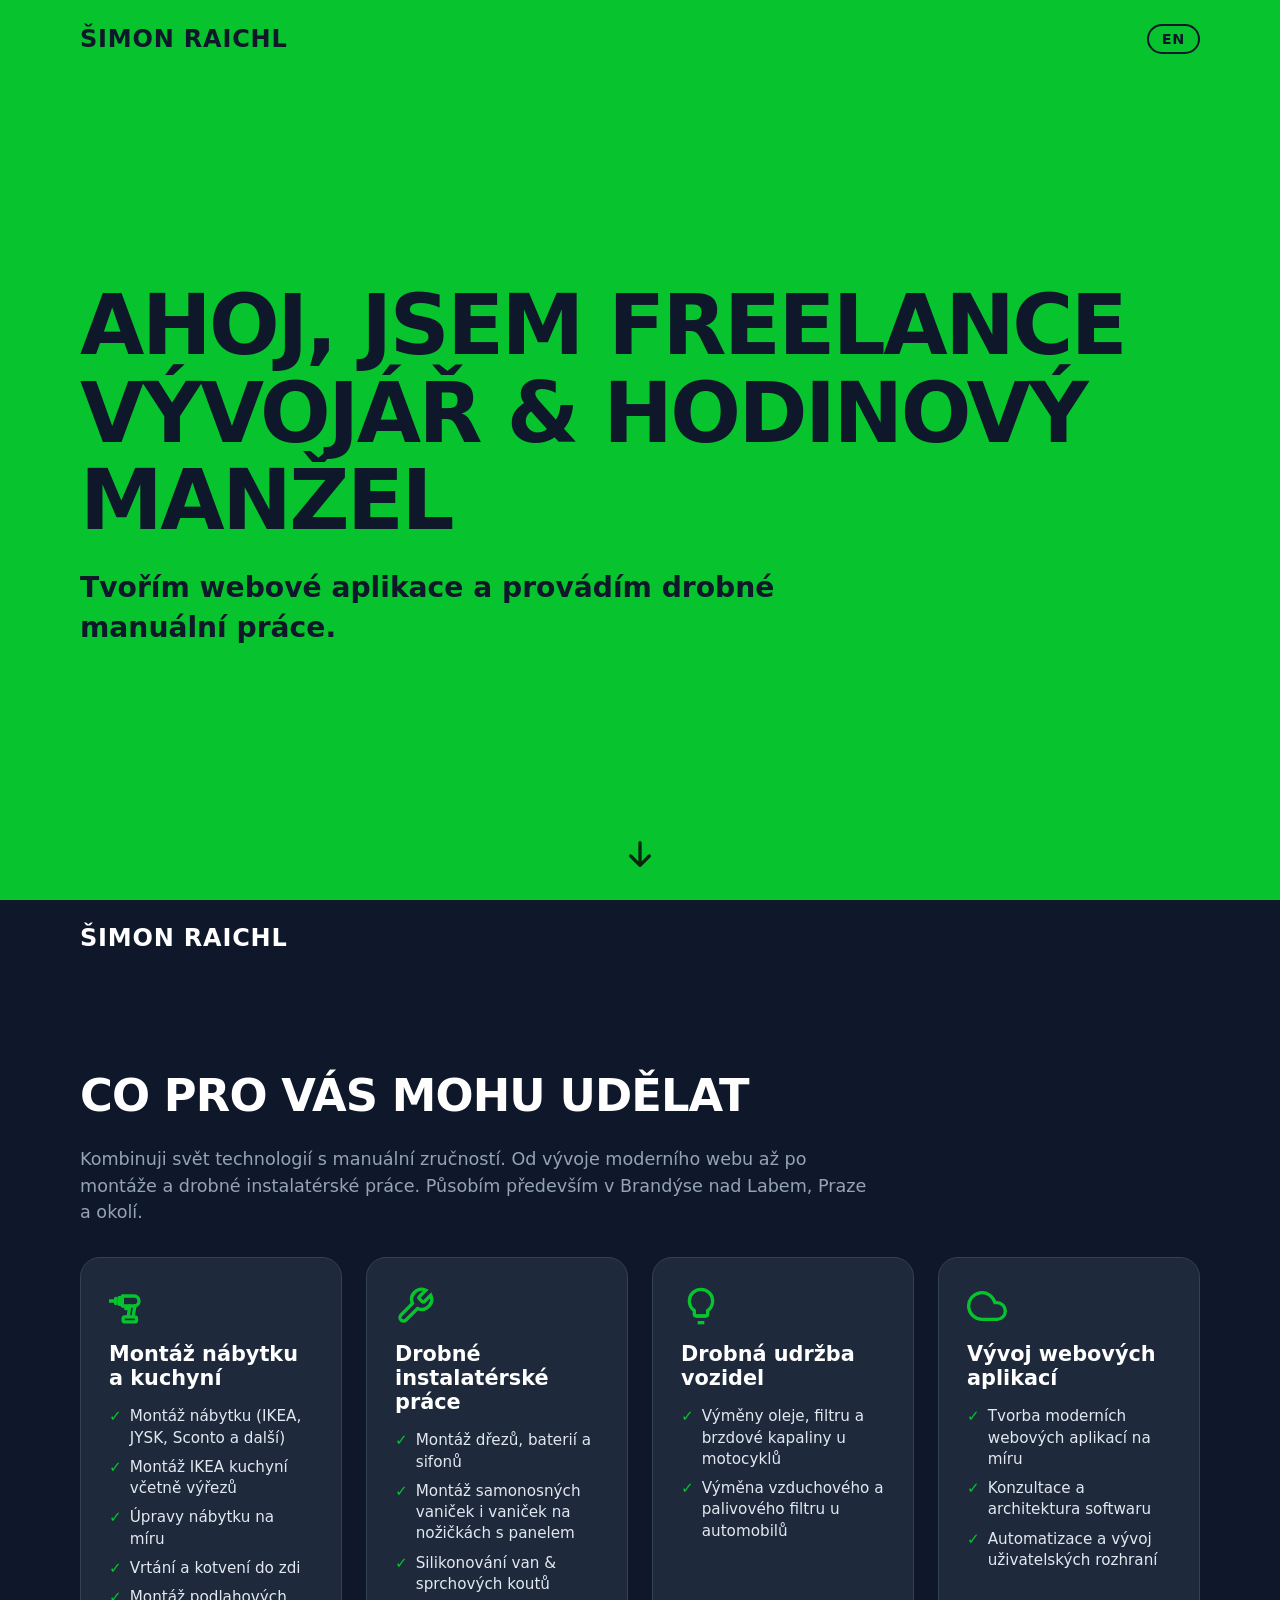
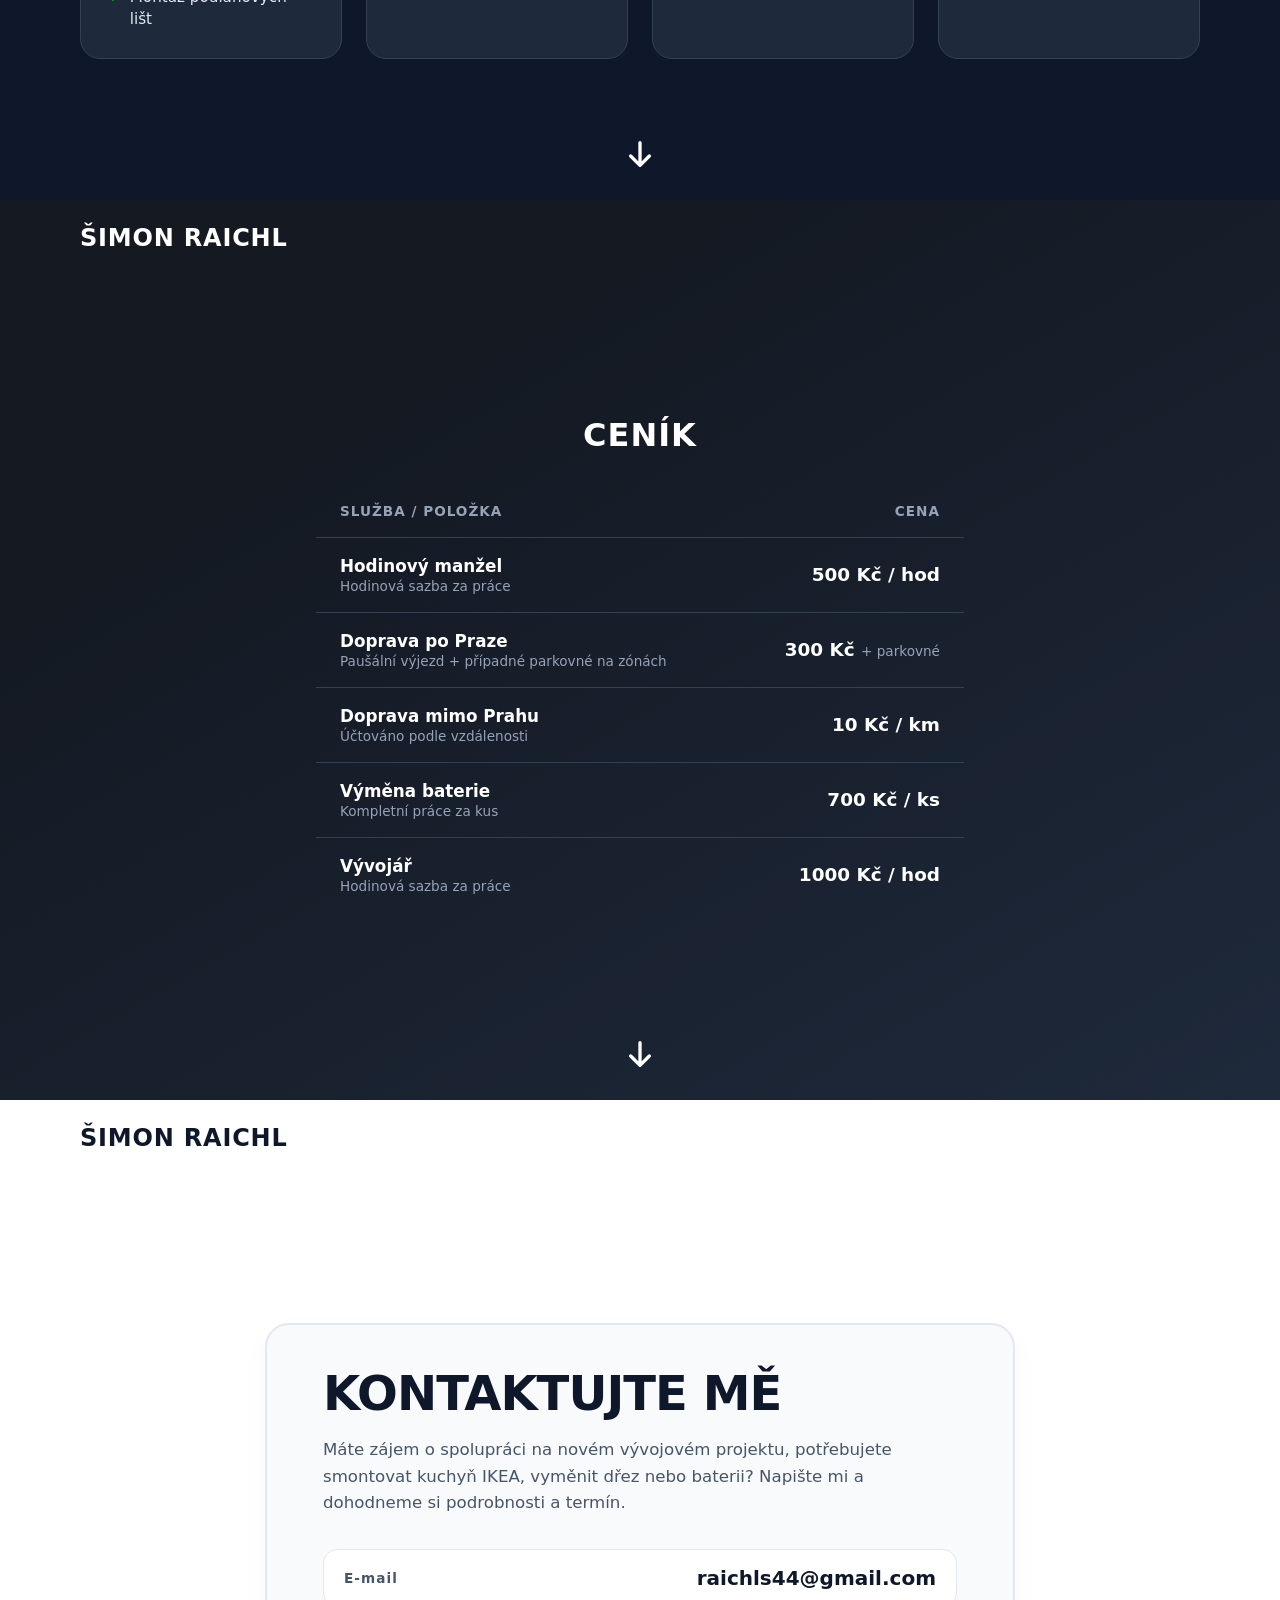
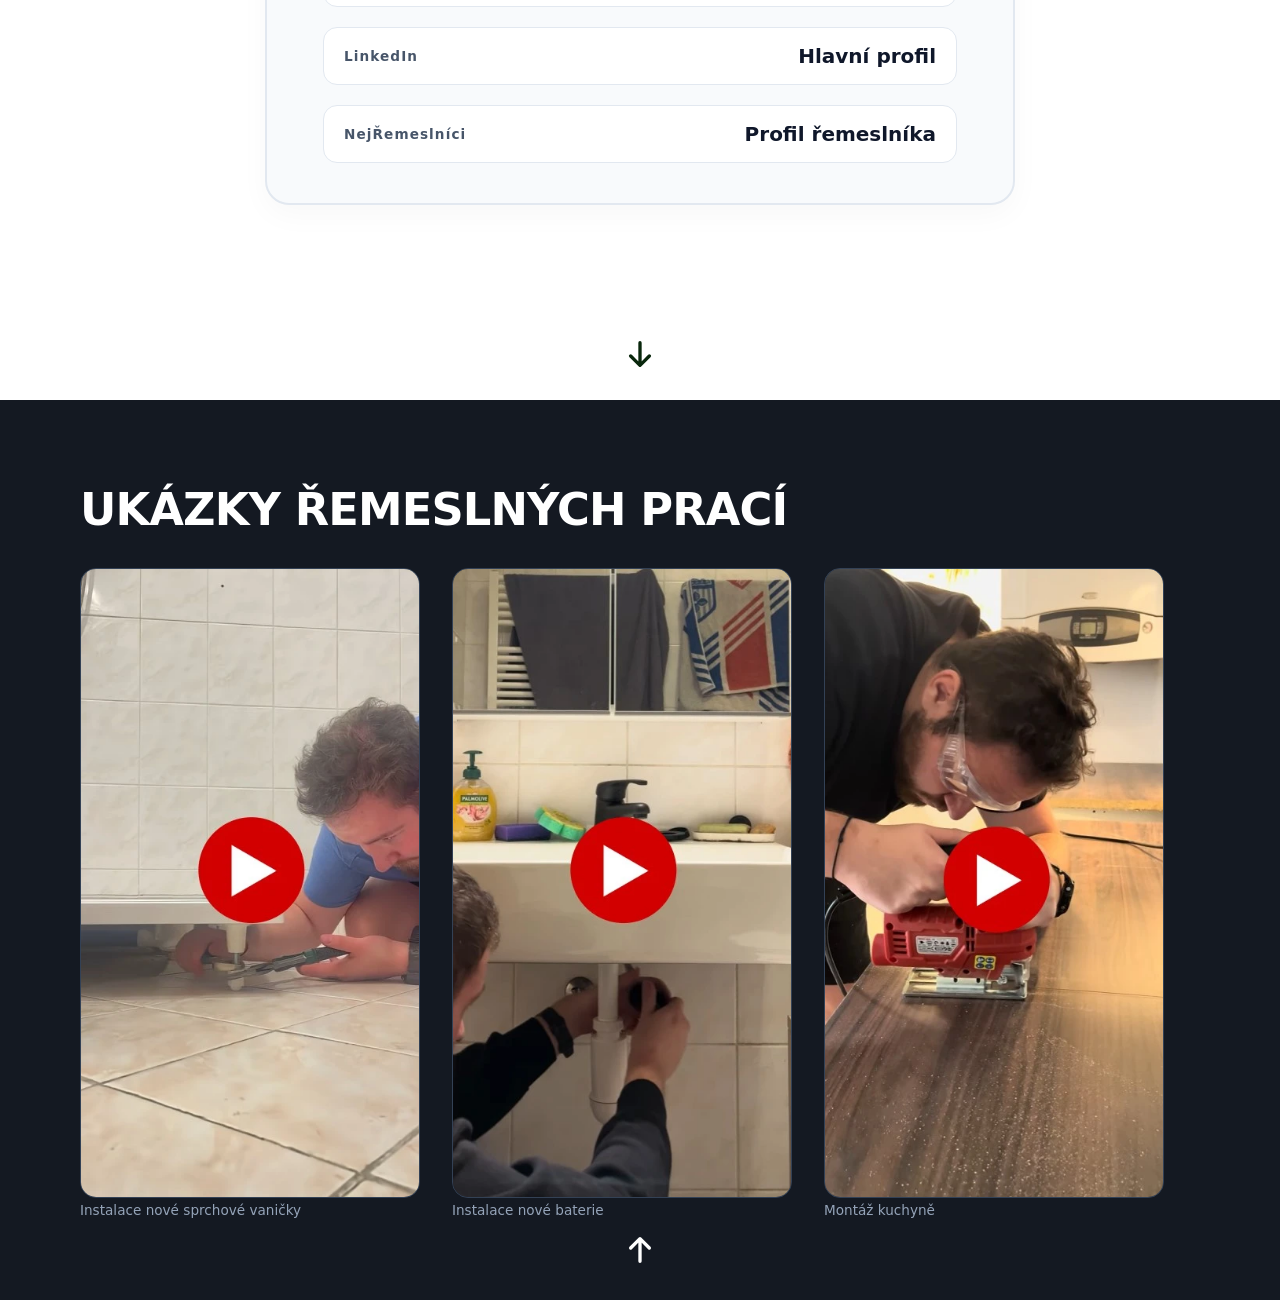
==== commit 9f546c02: "pricing added and some minor redesign implemented" ====
--- a/index.html
+++ b/index.html
@@ -42,7 +42,7 @@
     <div class="services-content">
         <h2 class="section-title">Co pro vás mohu udělat</h2>
         <p class="section-subtitle">
-            Kombinuji svět technologií s manuální zručností. Od vývoje moderního webu až po montáže a drobné instalatérské práce.
+            Kombinuji svět technologií s manuální zručností. Od vývoje moderního webu až po montáže a drobné instalatérské práce. Působím především v Brandýse nad Labem, Praze a okolí.
         </p>
 
         <div class="services-grid">
@@ -63,6 +63,7 @@
                     <li class="service-card__item">Montáž IKEA kuchyní včetně výřezů</li>
                     <li class="service-card__item">Úpravy nábytku na míru</li>
                     <li class="service-card__item">Vrtání a kotvení do zdi</li>
+                    <li class="service-card__item">Montáž podlahových lišt</li>
                 </ul>
             </div>
 
@@ -72,8 +73,8 @@
                 </svg>
                 <h3 class="service-card__title">Drobné instalatérské práce</h3>
                 <ul class="service-card__list">
-                    <li class="service-card__item">Výměny dřezů, baterií a sifonů</li>
-                    <li class="service-card__item">Výměny sprchových vaniček: samonosné i na nožičkách s panelem</li>
+                    <li class="service-card__item">Montáž dřezů, baterií a sifonů</li>
+                    <li class="service-card__item">Montáž samonosných vaniček i vaniček na nožičkách s panelem</li>
                     <li class="service-card__item">Silikonování van & sprchových koutů</li>
                 </ul>
             </div>
@@ -103,6 +104,74 @@
                 </ul>
             </div>
         </div>
+    </div>
+
+    <a href="#pricing" class="arrow-scroll arrow-scroll--white" aria-label="Posunout na ceník">
+        <svg class="arrow-scroll__icon" viewBox="0 0 24 24" fill="none" stroke="currentColor" stroke-width="2.5" stroke-linecap="round" stroke-linejoin="round">
+            <path d="M12 5v14M19 15l-7 7-7-7" />
+        </svg>
+    </a>
+</div>
+
+<div class="page-slide page-slide--pricing" id="pricing">
+    <div class="name-header name-header--light">
+        <span>ŠIMON RAICHL</span>
+    </div>
+
+    <div class="services-content">
+        <section class="pricing">
+            <div class="pricing__container">
+                <h3 class="pricing__title">Ceník</h3>
+
+                <table class="pricing-table">
+                    <thead class="pricing-table__head">
+                    <tr class="pricing-table__row">
+                        <th class="pricing-table__header">Služba / Položka</th>
+                        <th class="pricing-table__header pricing-table__header--right">Cena</th>
+                    </tr>
+                    </thead>
+                    <tbody class="pricing-table__body">
+                    <tr class="pricing-table__row">
+                        <td class="pricing-table__cell">
+                            <span class="pricing-table__service-title">Hodinový manžel</span>
+                            <span class="pricing-table__service-desc">Hodinová sazba za práce</span>
+                        </td>
+                        <td class="pricing-table__cell pricing-table__cell--price">500 Kč / hod</td>
+                    </tr>
+                    <tr class="pricing-table__row">
+                        <td class="pricing-table__cell">
+                            <span class="pricing-table__service-title">Doprava po Praze</span>
+                            <span class="pricing-table__service-desc">Paušální výjezd + případné parkovné na zónách</span>
+                        </td>
+                        <td class="pricing-table__cell pricing-table__cell--price">
+                            300 Kč <span class="pricing-table__note">+ parkovné</span>
+                        </td>
+                    </tr>
+                    <tr class="pricing-table__row">
+                        <td class="pricing-table__cell">
+                            <span class="pricing-table__service-title">Doprava mimo Prahu</span>
+                            <span class="pricing-table__service-desc">Účtováno podle vzdálenosti</span>
+                        </td>
+                        <td class="pricing-table__cell pricing-table__cell--price">10 Kč / km</td>
+                    </tr>
+                    <tr class="pricing-table__row">
+                        <td class="pricing-table__cell">
+                            <span class="pricing-table__service-title">Výměna baterie</span>
+                            <span class="pricing-table__service-desc">Kompletní práce za kus</span>
+                        </td>
+                        <td class="pricing-table__cell pricing-table__cell--price">700 Kč / ks</td>
+                    </tr>
+                    <tr class="pricing-table__row">
+                        <td class="pricing-table__cell">
+                            <span class="pricing-table__service-title">Vývojář</span>
+                            <span class="pricing-table__service-desc">Hodinová sazba za práce</span>
+                        </td>
+                        <td class="pricing-table__cell pricing-table__cell--price">1000 Kč / hod</td>
+                    </tr>
+                    </tbody>
+                </table>
+            </div>
+        </section>
     </div>
 
     <a href="#contact" class="arrow-scroll arrow-scroll--white" aria-label="Posunout na kontakt">
--- a/assets/styles.css
+++ b/assets/styles.css
@@ -10,6 +10,7 @@
     --color-gray-200: #e2e8f0;
     --color-gray-400: #94a3b8;
     --color-gray-600: #475569;
+    --color-dark-gray: #141922;
     --font-main: "Segoe UI", system-ui, -apple-system, sans-serif;
     --font-heading: system-ui, -apple-system, sans-serif;
 }
@@ -53,13 +54,18 @@
     color: var(--color-white);
 }
 
+.page-slide--pricing {
+    background: linear-gradient(150deg, var(--color-dark-gray) 25%, var(--color-card-dark));
+    color: var(--color-white);
+}
+
 .page-slide--contact {
     background-color: var(--color-white);
     color: var(--color-dark);
 }
 
 .page-slide--maker {
-    background-color: var(--color-green-dark);
+    background-color: var(--color-dark-gray);
     color: var(--color-white);
 }
 
@@ -287,7 +293,7 @@
     display: flex;
     flex-wrap: wrap;
     justify-content: center;
-    gap: 1.5rem;
+    gap: 2rem;
 }
 
 .short-card {
@@ -295,7 +301,7 @@
     width: 100%;
     max-width: 340px;
     flex-direction: column;
-    gap: 0.75rem;
+    gap: 0.25rem;
 }
 
 .short-card__wrapper {
@@ -349,6 +355,104 @@
     height: 32px;
 }
 
+.pricing {
+    color: var(--color-white);
+    padding: 60px 20px;
+    font-family: var(--font-main), sans-serif;
+    display: flex;
+    justify-content: center;
+}
+
+.pricing__container {
+    max-width: 650px;
+    width: 100%;
+}
+
+.pricing__title {
+    font-family: var(--font-heading), sans-serif;
+    font-size: 2rem;
+    font-weight: 800;
+    text-transform: uppercase;
+    letter-spacing: 1px;
+    margin-bottom: 30px;
+    text-align: center;
+    color: var(--color-white);
+}
+
+.pricing-table {
+    width: 100%;
+    border-collapse: collapse;
+    border: 1px solid var(--color-border-dark);
+    border-radius: 12px;
+    overflow: hidden;
+}
+
+.pricing-table__header,
+.pricing-table__cell {
+    padding: 18px 24px;
+    text-align: left;
+}
+
+.pricing-table__header {
+    color: var(--color-gray-400);
+    font-size: 0.85rem;
+    text-transform: uppercase;
+    letter-spacing: 1px;
+    border-bottom: 1px solid var(--color-border-dark);
+}
+
+.pricing-table__header--right {
+    text-align: right;
+}
+
+.pricing-table__row {
+    border-bottom: 1px solid var(--color-border-dark);
+    transition: background-color 0.2s ease;
+}
+
+.pricing-table__body .pricing-table__row:last-child {
+    border-bottom: none;
+}
+
+.pricing-table__service-title {
+    display: block;
+    font-size: 1.05rem;
+    font-weight: 600;
+    color: var(--color-white);
+}
+
+.pricing-table__service-desc {
+    display: block;
+    font-size: 0.85rem;
+    color: var(--color-gray-400);
+    margin-top: 2px;
+}
+
+.pricing-table__cell--price {
+    font-size: 1.15rem;
+    font-weight: 700;
+    color: var(--color-white);
+    text-align: right;
+    white-space: nowrap;
+}
+
+.pricing-table__note {
+    font-size: 0.85rem;
+    font-weight: 400;
+    color: var(--color-gray-400);
+}
+
+@media (max-width: 480px) {
+    .pricing-table__header,
+    .pricing-table__cell {
+        padding: 14px 16px;
+    }
+
+    .pricing-table__cell--price {
+        font-size: 1rem;
+    }
+}
+
 @media (min-width: 768px) {
     .maker-content__grid {
         justify-content: start;
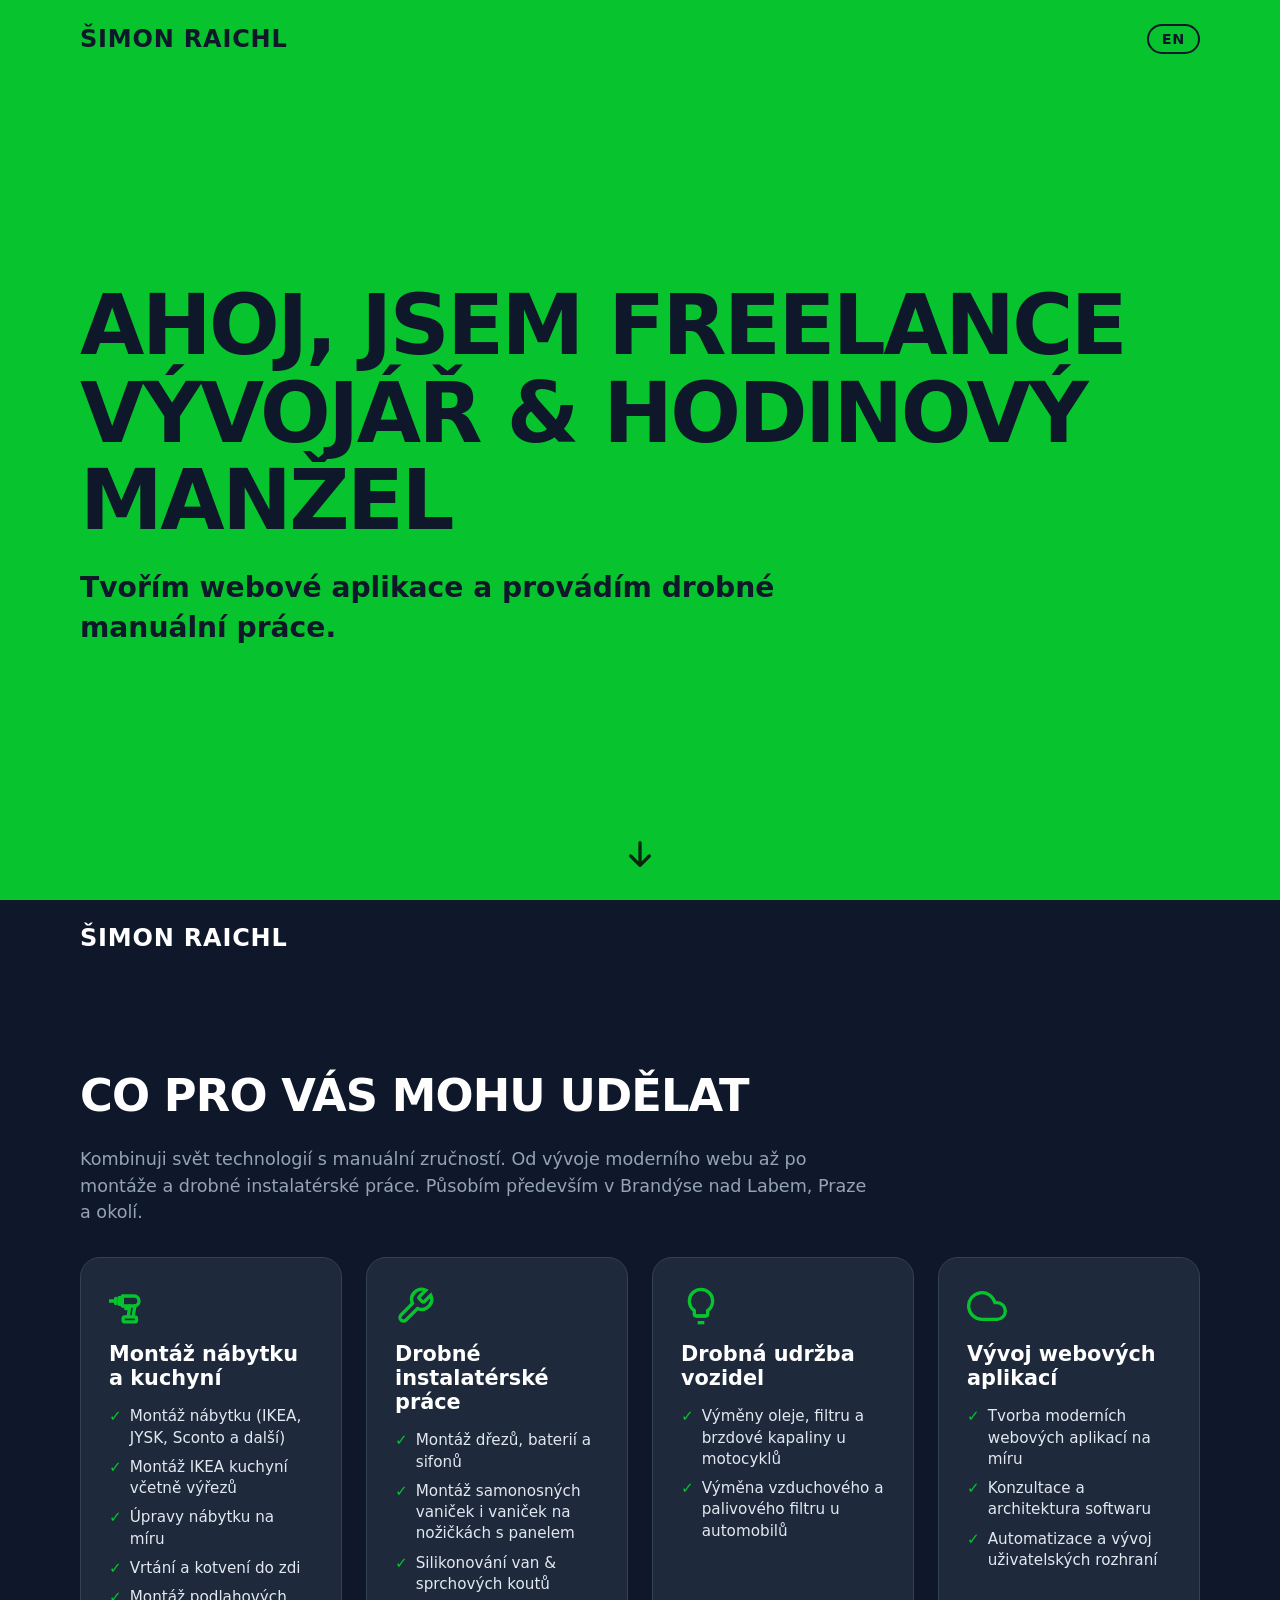
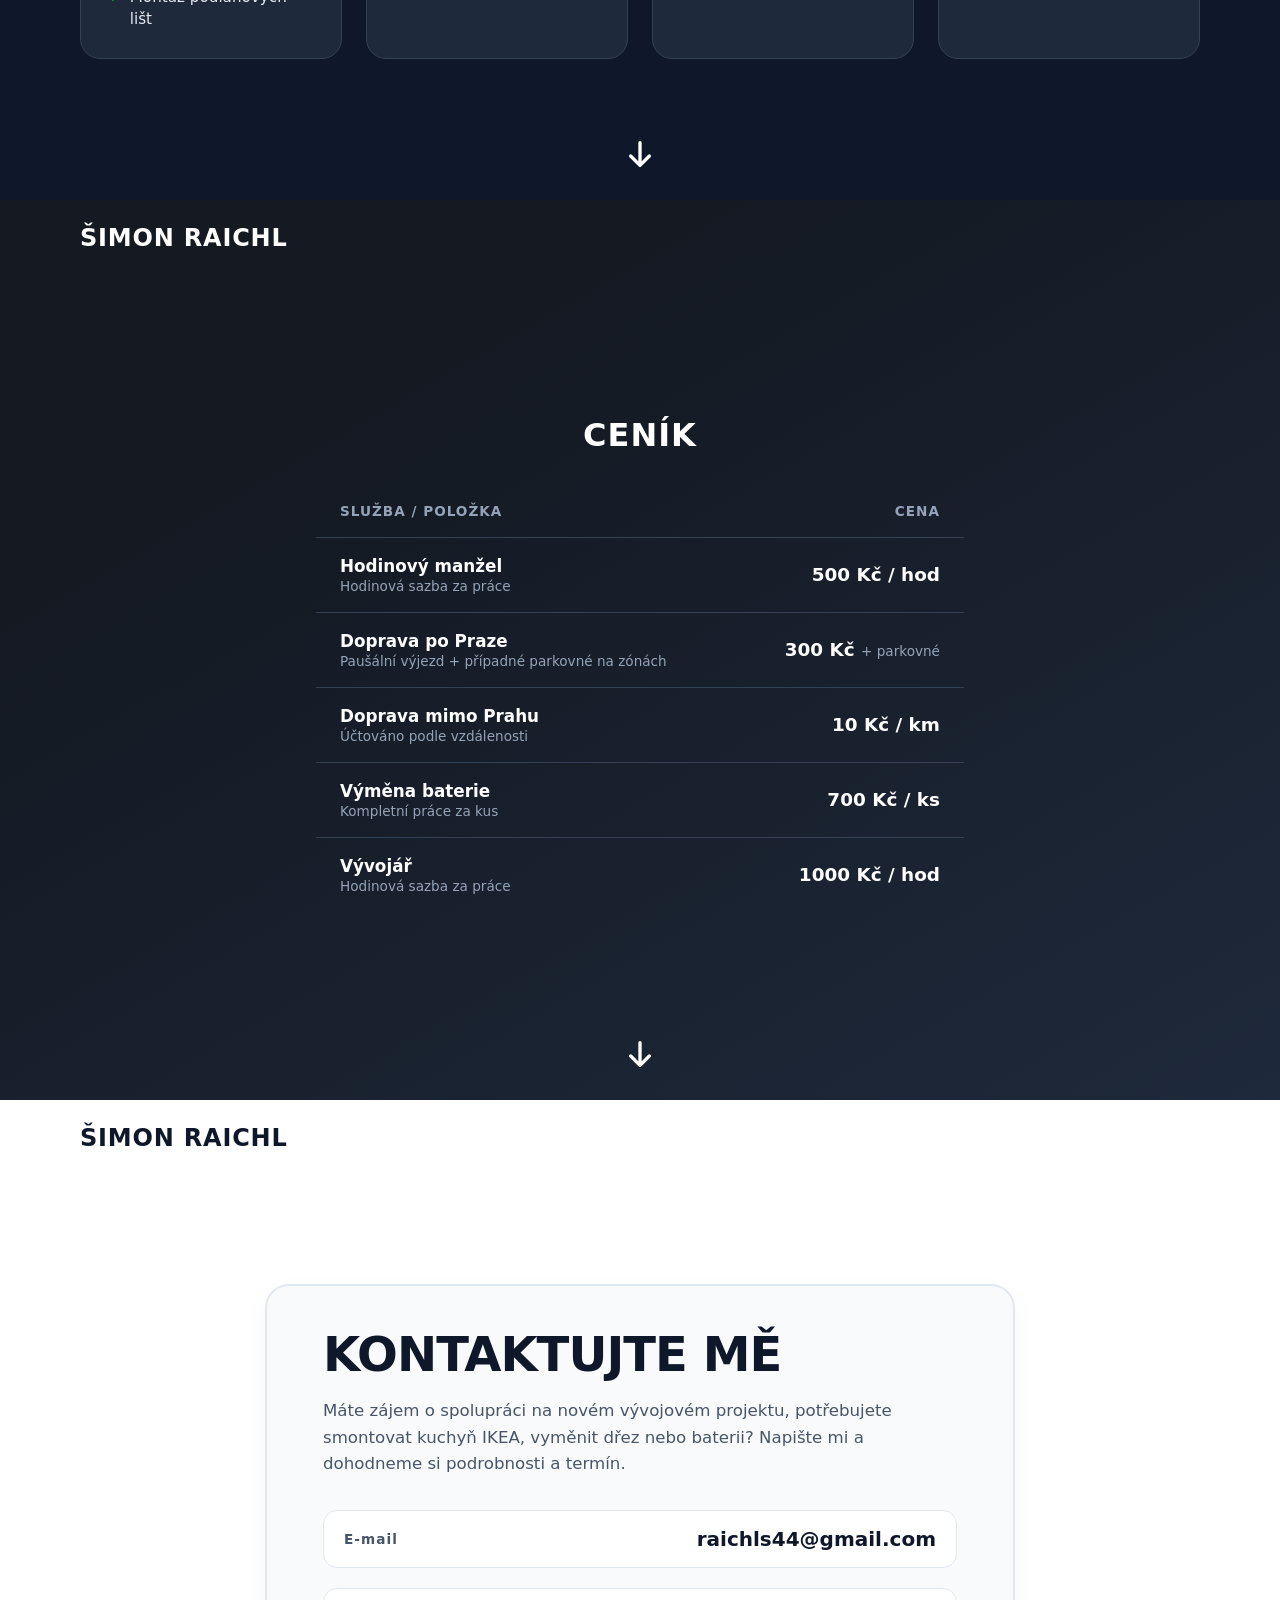
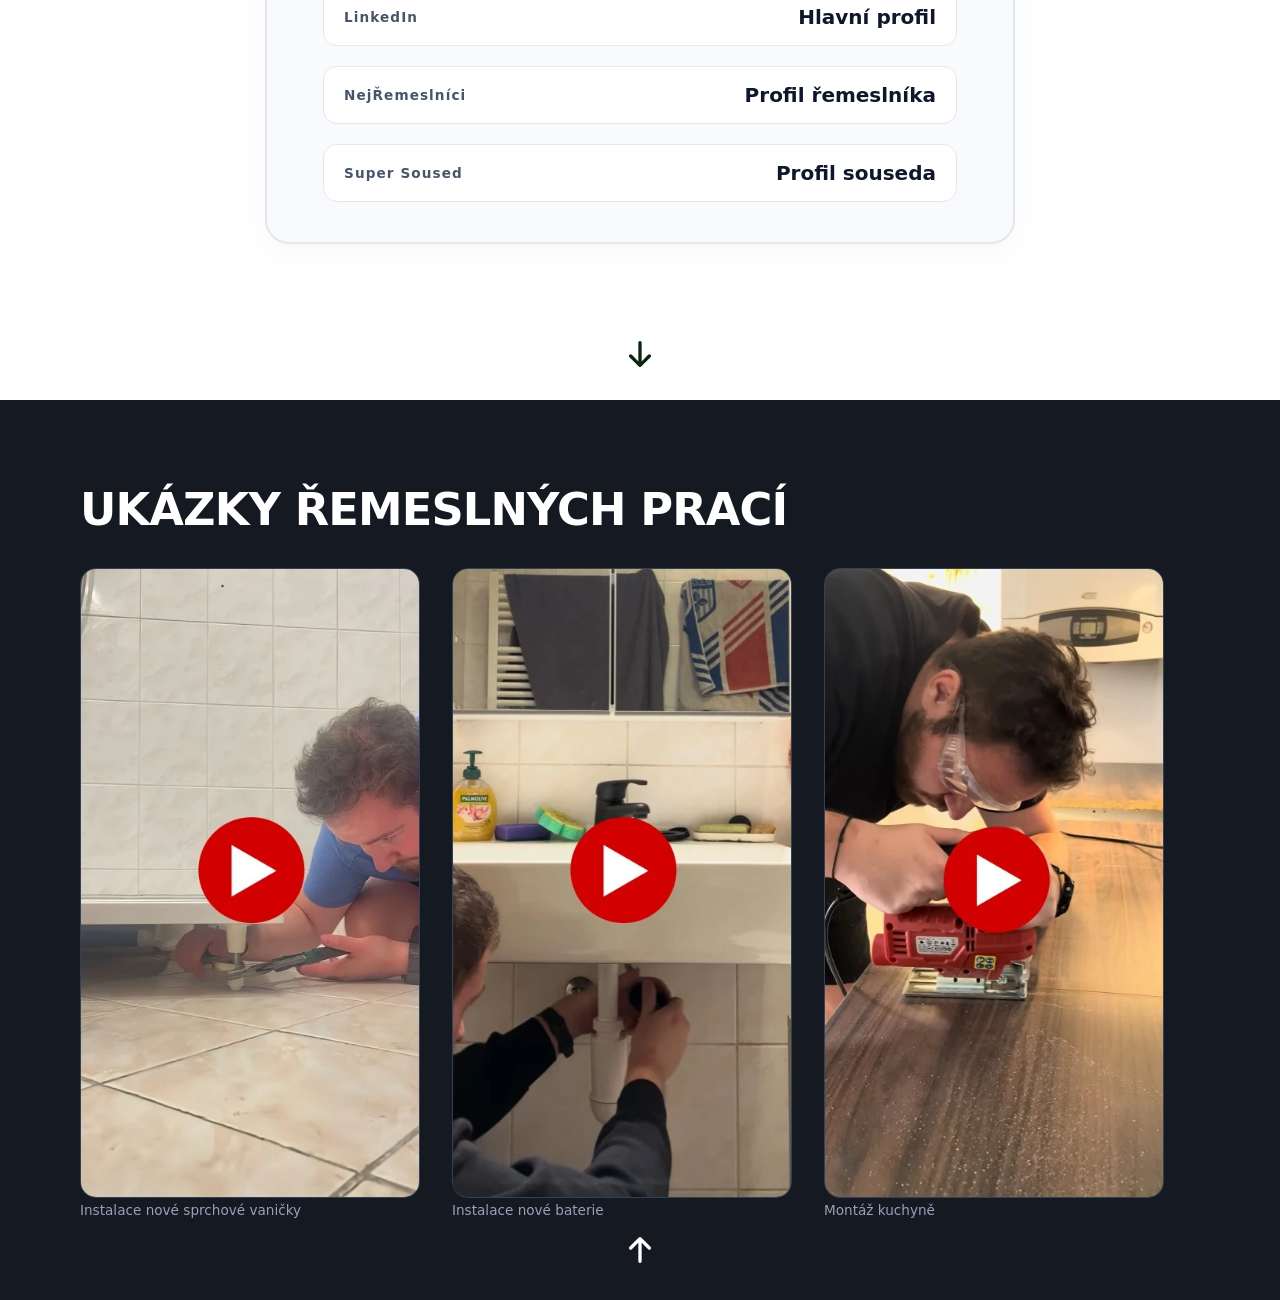
==== commit b96ef483: "supersoused link added" ====
--- a/index.html
+++ b/index.html
@@ -206,24 +206,28 @@
                     <span class="contact-item__label">NejŘemeslníci</span>
                     <a href="https://www.nejremeslnici.cz/profil/529040-simon-raichl" target="_blank" rel="noopener" class="contact-item__value">Profil řemeslníka</a>
                 </li>
+                <li class="contact-item">
+                    <span class="contact-item__label">Super Soused</span>
+                    <a href="https://www.supersoused.cz/public-user/show/67248/simon-r" target="_blank" rel="noopener" class="contact-item__value">Profil souseda</a>
+                </li>
             </ul>
         </div>
     </div>
 
-    <a href="#dyi" class="arrow-scroll" aria-label="Posunout na ukázky prací">
-        <svg class="arrow-scroll__icon" viewBox="0 0 24 24" fill="none" stroke="currentColor" stroke-width="2.5" stroke-linecap="round" stroke-linejoin="round">
-            <path d="M12 5v14M19 15l-7 7-7-7" />
-        </svg>
-    </a>
-</div>
-
-<div class="page-slide page-slide--maker" id="dyi">
-    <div class="maker-content">
-        <div class="maker-content__header">
+    <a href="#handyman" class="arrow-scroll" aria-label="Posunout na ukázky prací">
+        <svg class="arrow-scroll__icon" viewBox="0 0 24 24" fill="none" stroke="currentColor" stroke-width="2.5" stroke-linecap="round" stroke-linejoin="round">
+            <path d="M12 5v14M19 15l-7 7-7-7" />
+        </svg>
+    </a>
+</div>
+
+<div class="page-slide page-slide--handyman" id="handyman">
+    <div class="handyman-content">
+        <div class="handyman-content__header">
             <h2 class="section-title">Ukázky řemeslných prací</h2>
         </div>
 
-        <div class="maker-content__grid">
+        <div class="handyman-content__grid">
             <div class="short-card">
                 <a href="https://www.youtube.com/shorts/4m_3jDD0o68" target="_blank" class="short-card__wrapper">
                     <img src="./assets/thumbnails/shower_tray.webp"
--- a/assets/styles.css
+++ b/assets/styles.css
@@ -64,7 +64,7 @@
     color: var(--color-dark);
 }
 
-.page-slide--maker {
+.page-slide--handyman {
     background-color: var(--color-dark-gray);
     color: var(--color-white);
 }
@@ -218,7 +218,7 @@
     background-color: var(--color-gray-50);
     border: 2px solid var(--color-gray-200);
     border-radius: 24px;
-    padding: 8%;
+    padding: 4% 6%;
     width: 100%;
     max-width: 750px;
     box-shadow: 0 10px 30px rgba(0, 0, 0, 0.03);
@@ -245,28 +245,28 @@
     list-style: none;
     display: flex;
     flex-direction: column;
-    gap: 1.25rem;
+    gap: 0.5rem;
 }
 
 .contact-item {
     display: flex;
     flex-direction: column;
     gap: 0.4rem;
-    padding: 1rem 1.25rem;
+    padding: 3% 4%;
     background-color: var(--color-white);
     border: 1px solid var(--color-gray-200);
     border-radius: 14px;
 }
 
 .contact-item__label {
-    font-size: 0.85rem;
+    font-size: clamp(0.7rem, 1.8vw, 0.85rem);
     font-weight: 700;
     letter-spacing: 0.08em;
     color: var(--color-gray-600);
 }
 
 .contact-item__value {
-    font-size: clamp(1.05rem, 1.8vw, 1.25rem);
+    font-size: clamp(0.9rem, 1.8vw, 1.25rem);
     font-weight: 600;
     color: var(--color-dark);
     text-decoration: none;
@@ -277,19 +277,19 @@
     color: var(--color-green);
 }
 
-.maker-content {
+.handyman-content {
     margin: auto 0;
     width: 100%;
     max-width: 1200px;
     padding-bottom: 4rem;
 }
 
-.maker-content__header {
+.handyman-content__header {
     max-width: 800px;
     margin-bottom: 2rem;
 }
 
-.maker-content__grid {
+.handyman-content__grid {
     display: flex;
     flex-wrap: wrap;
     justify-content: center;
@@ -454,7 +454,7 @@
 }
 
 @media (min-width: 768px) {
-    .maker-content__grid {
+    .handyman-content__grid {
         justify-content: start;
     }
 
@@ -470,13 +470,18 @@
         padding: 2.5rem 3.5rem;
     }
 
+    .contact-list {
+        gap: 1.25rem;
+    }
+
     .contact-item {
+        padding: 1rem 1.25rem;
         flex-direction: row;
         justify-content: space-between;
         align-items: center;
     }
 
-    .maker-content {
+    .handyman-content {
         padding-bottom: 0;
     }
 }
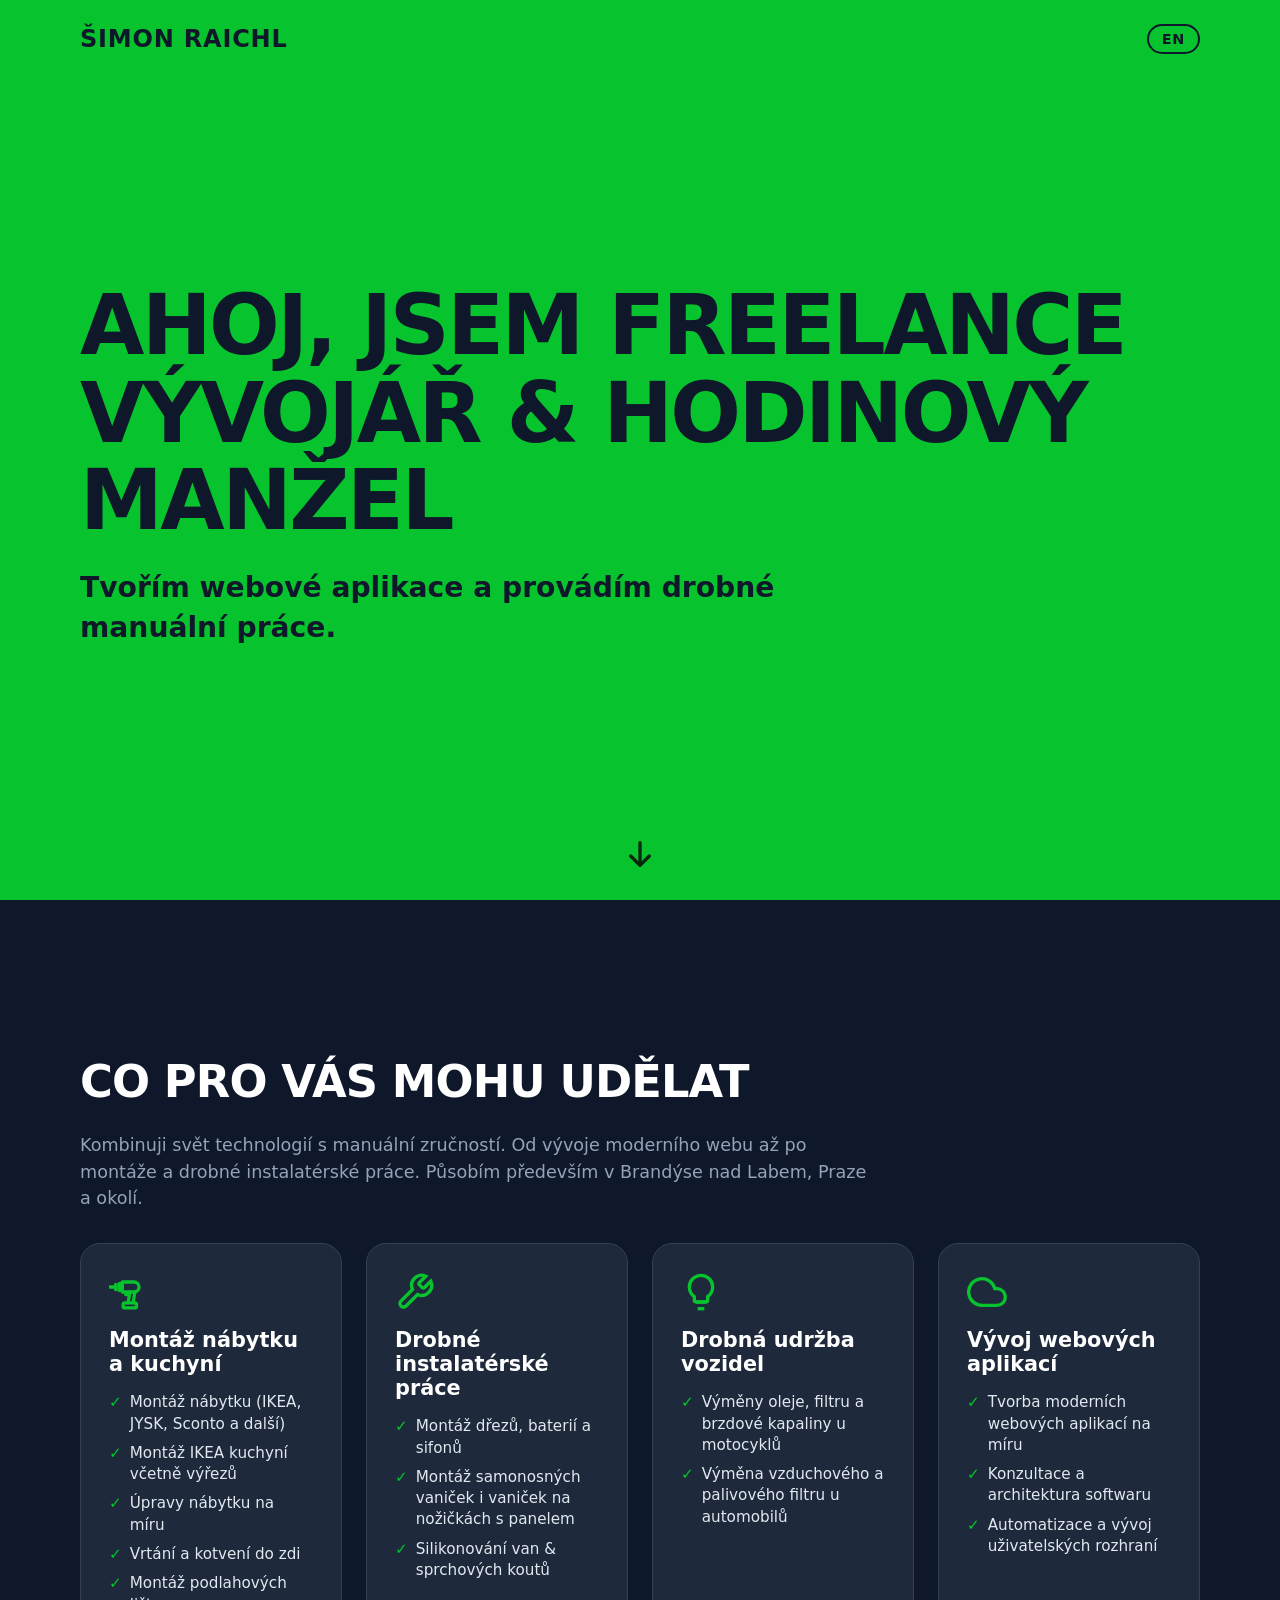
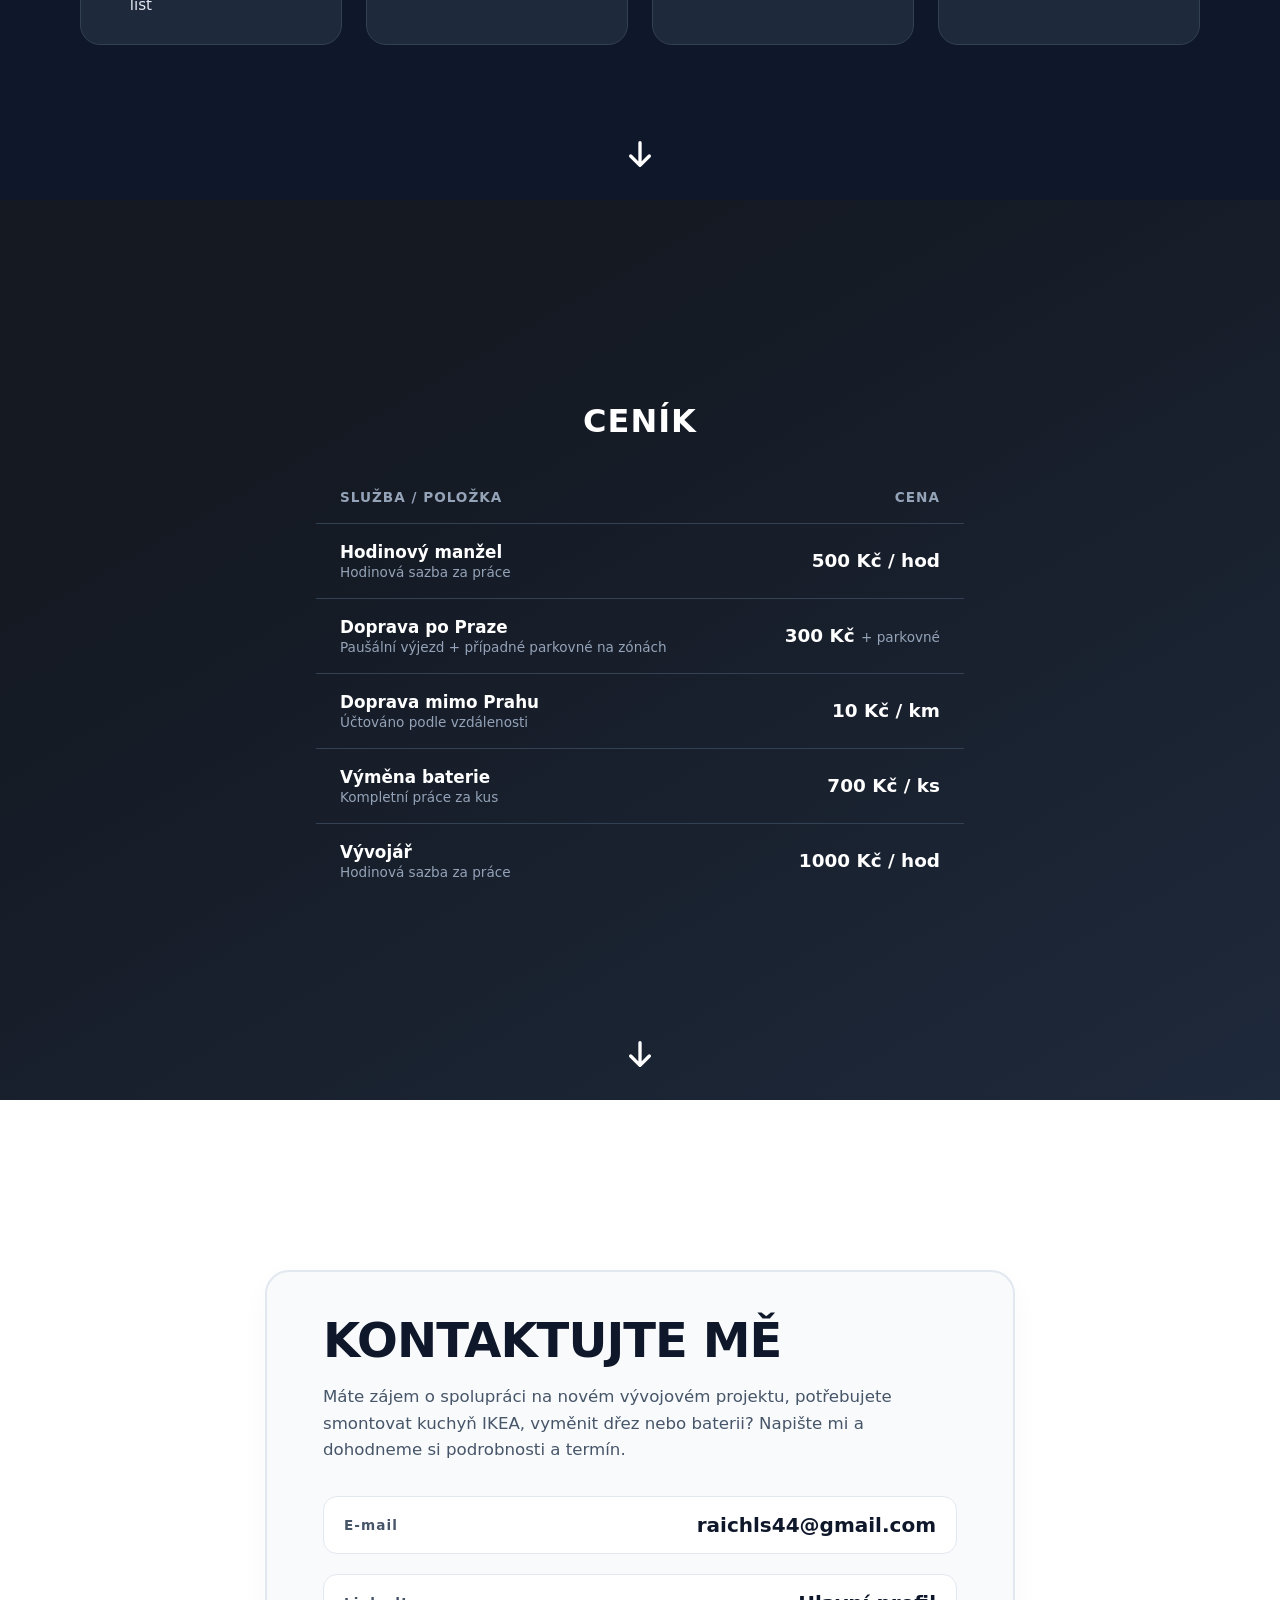
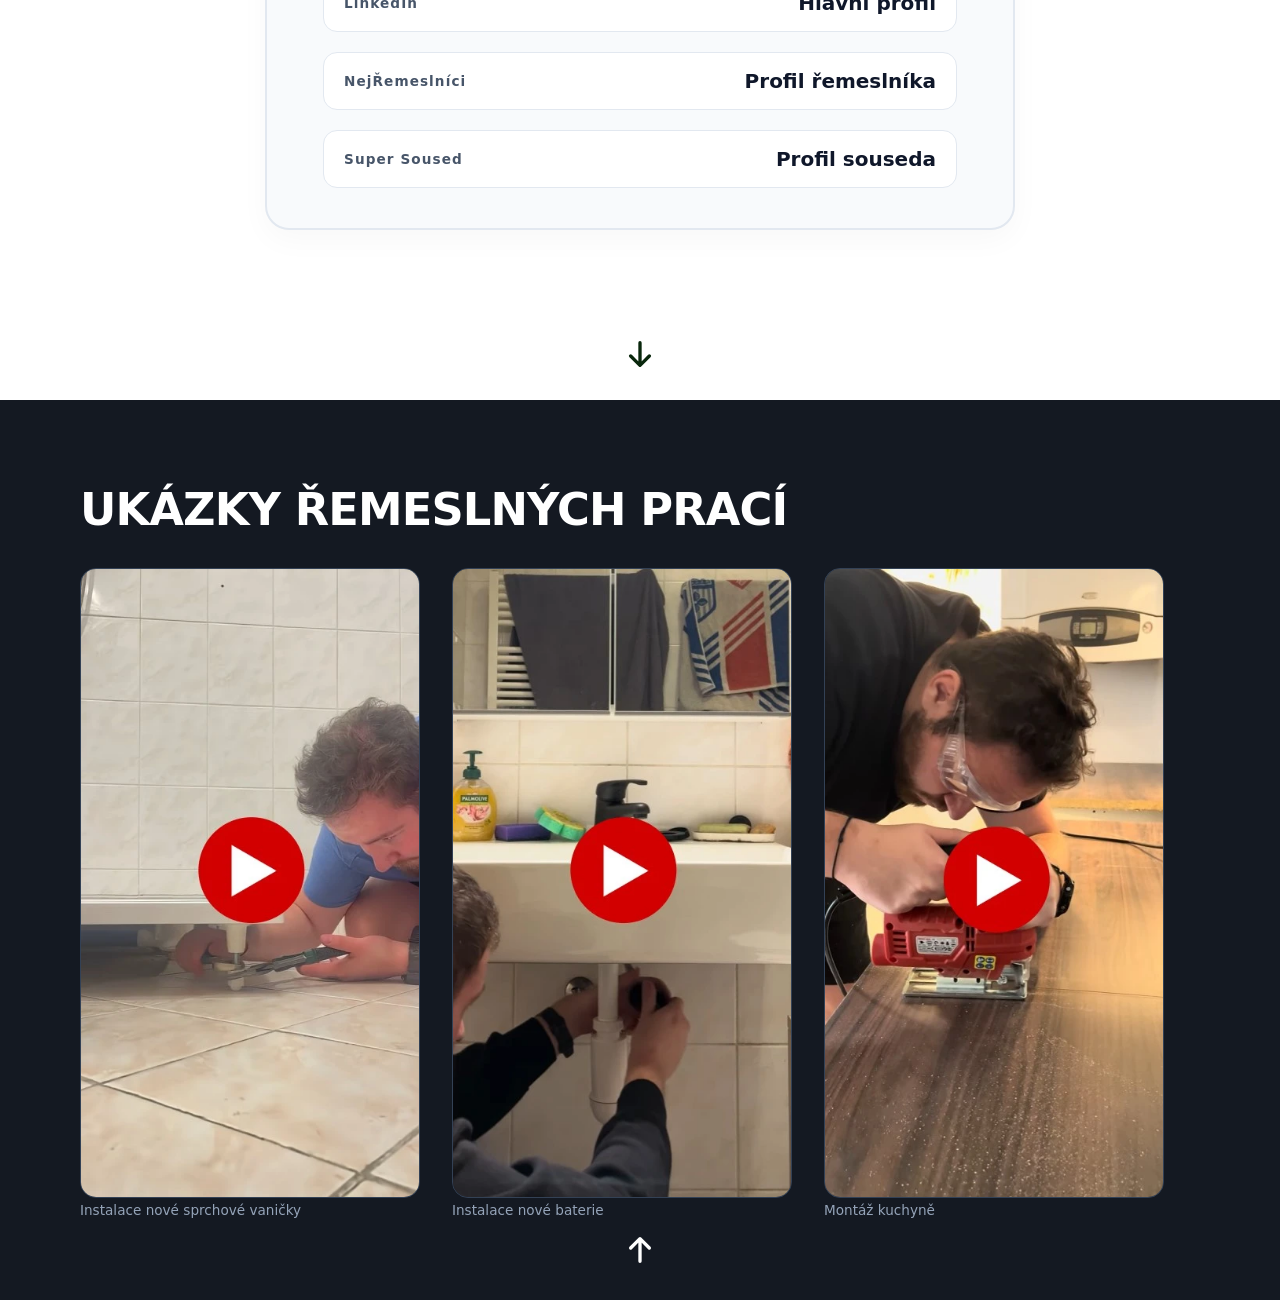
==== commit 556d408c: "name removed from multiple different containers" ====
--- a/index.html
+++ b/index.html
@@ -35,10 +35,6 @@
 </main>
 
 <div class="page-slide page-slide--services" id="services">
-    <div class="name-header name-header--light">
-        <span>ŠIMON RAICHL</span>
-    </div>
-
     <div class="services-content">
         <h2 class="section-title">Co pro vás mohu udělat</h2>
         <p class="section-subtitle">
@@ -114,10 +110,6 @@
 </div>
 
 <div class="page-slide page-slide--pricing" id="pricing">
-    <div class="name-header name-header--light">
-        <span>ŠIMON RAICHL</span>
-    </div>
-
     <div class="services-content">
         <section class="pricing">
             <div class="pricing__container">
@@ -182,10 +174,6 @@
 </div>
 
 <div class="page-slide page-slide--contact" id="contact">
-    <div class="name-header">
-        <span>ŠIMON RAICHL</span>
-    </div>
-
     <div class="contact-content">
         <div class="contact-card">
             <h2 class="contact-card__title">Kontaktujte mě</h2>
